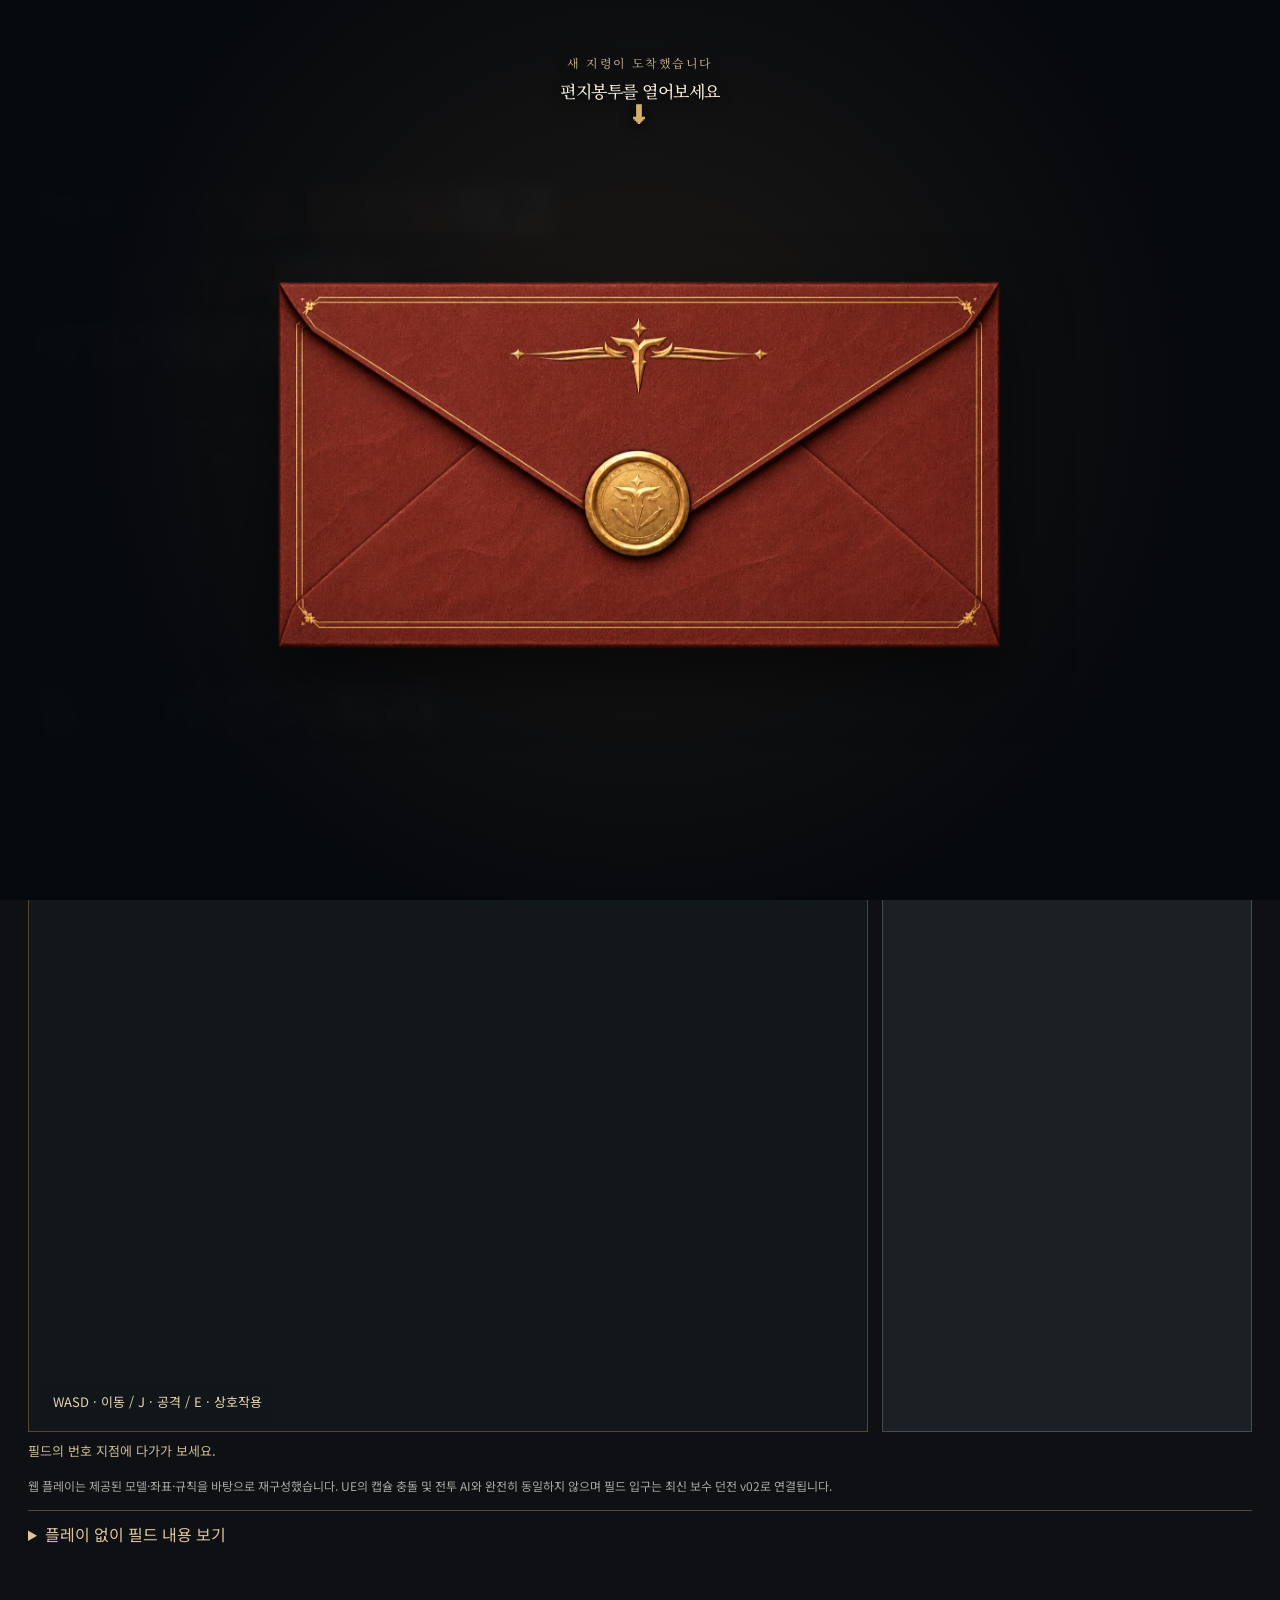
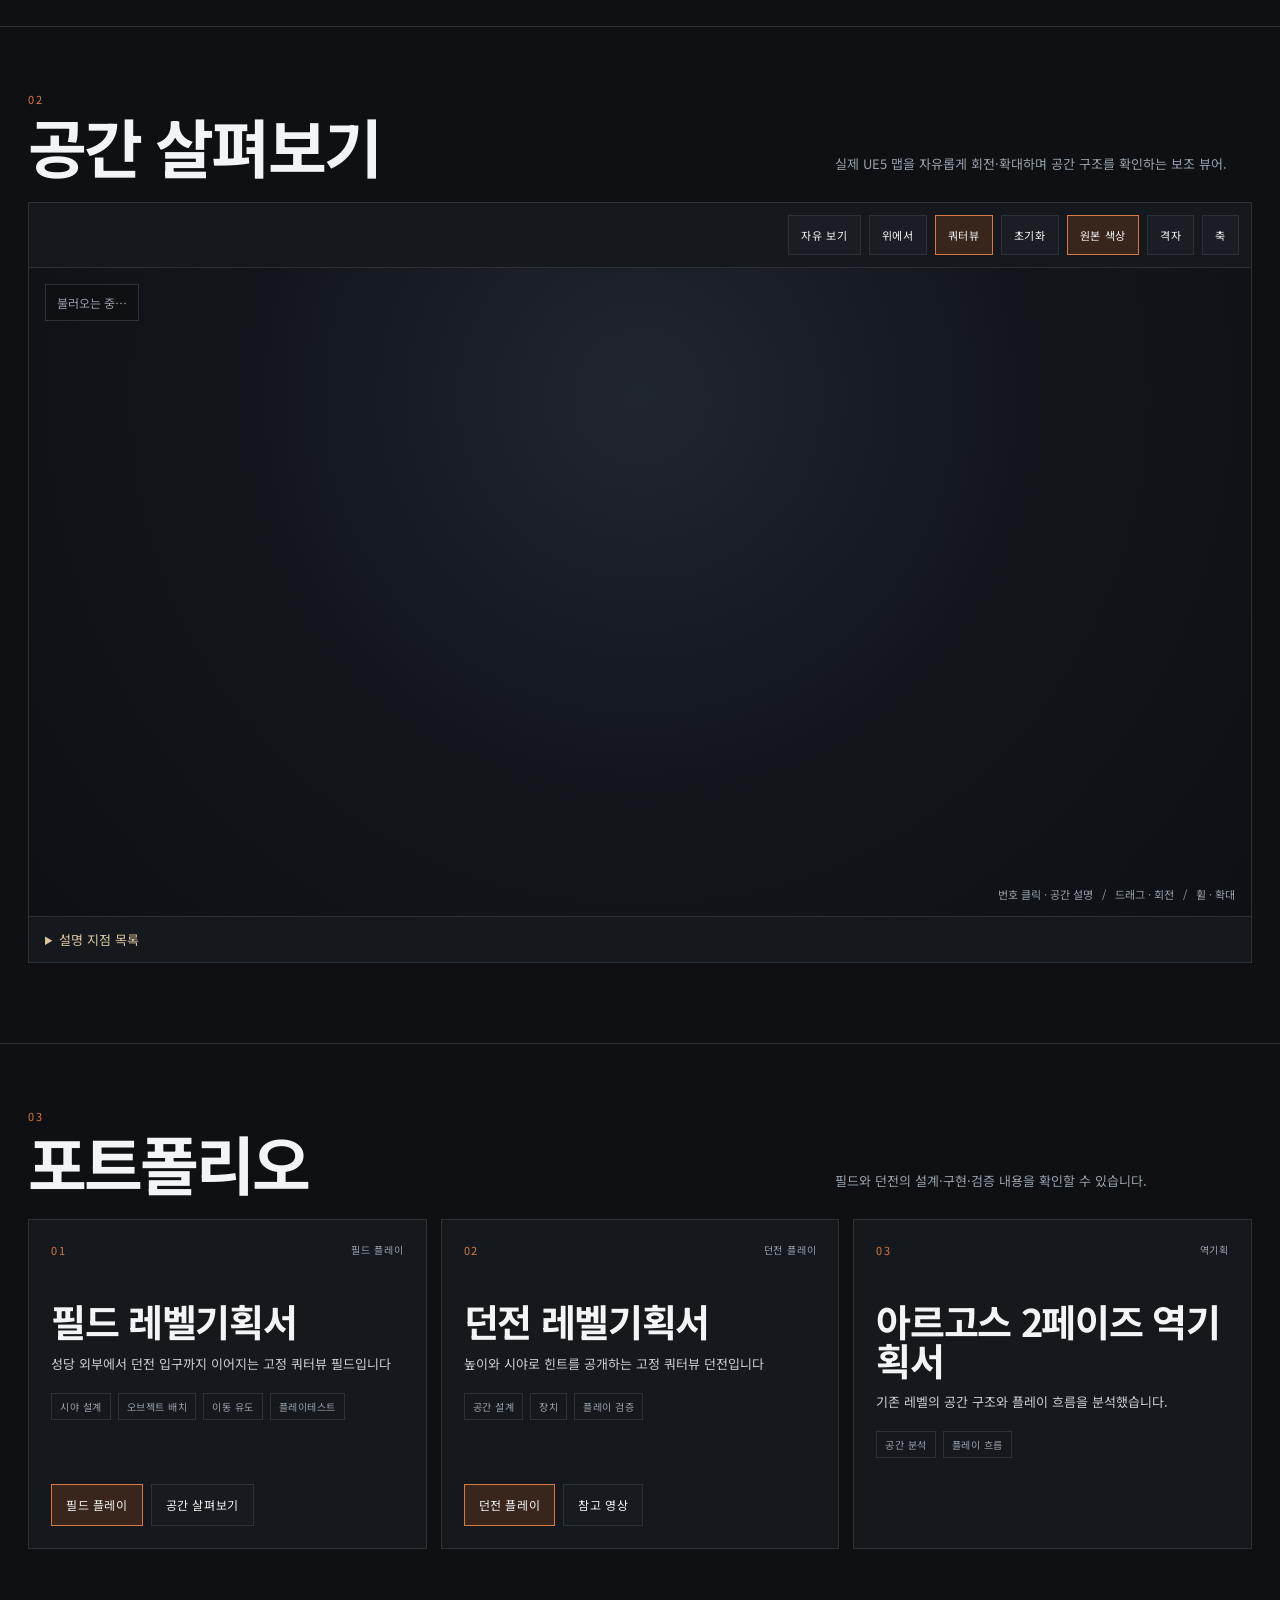
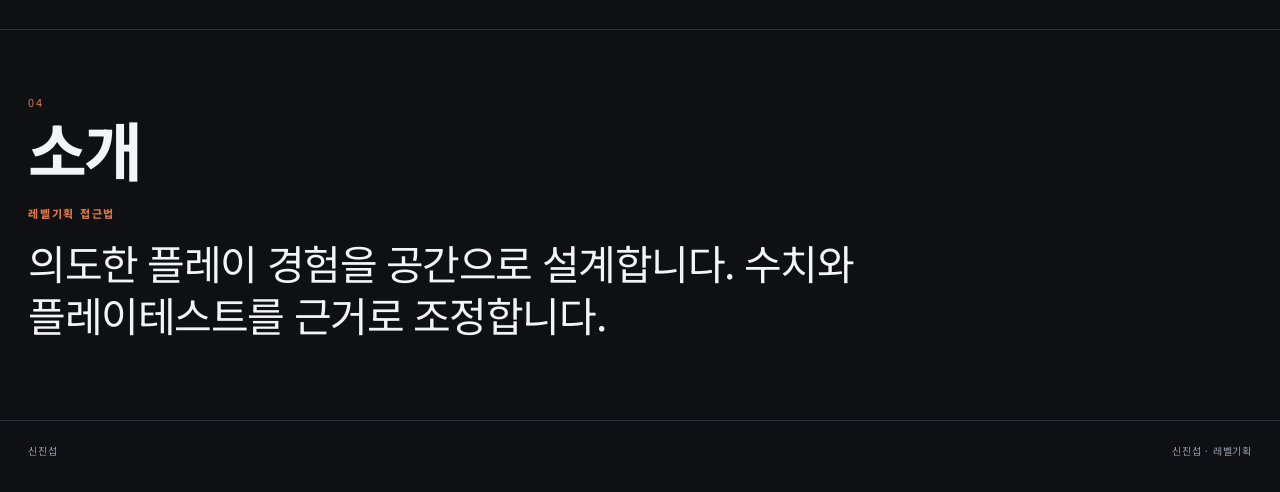
==== index.html @ 36de7ff0 "Fix pilgrim stairs and refine portfolio markers and labels" ====
<!doctype html>
<html lang="ko">
<head>
  <meta charset="utf-8">
  <meta name="viewport" content="width=device-width,initial-scale=1">
  <meta name="description" content="신진섭 레벨기획 포트폴리오">
  <title>신진섭 | 레벨기획 포트폴리오</title>
  <link rel="icon" href="data:,">
  <link rel="preload" as="image" href="./assets/images/mission-envelope.webp" fetchpriority="high">
  <link rel="preload" as="image" href="./assets/images/mission-letter-wide.webp" fetchpriority="high">
  <link rel="preconnect" href="https://fonts.googleapis.com">
  <link rel="preconnect" href="https://fonts.gstatic.com" crossorigin>
  <link href="https://fonts.googleapis.com/css2?family=Noto+Sans+KR:wght@400;500;600;700&amp;family=Noto+Serif+KR:wght@400;500;600;700&amp;display=swap" rel="stylesheet">
  <link rel="stylesheet" href="./css/style.css?v=16">
  <link rel="stylesheet" href="./css/briefing-letter.css?v=5">
  <script type="importmap">{"imports":{"three":"./vendor/three.module.js","three/addons/":"./vendor/addons/"}}</script>
</head>
<body class="mission-lock">
  <section id="mission-briefing" class="mission-briefing is-sealed" role="dialog" aria-modal="true" aria-labelledby="mission-title">
    <div class="mission-shade"></div>

    <div class="mission-stage">
      <div class="mission-prompt">
        <span>새 지령이 도착했습니다</span>
        <strong>편지봉투를 열어보세요</strong>
        <i aria-hidden="true">⬇</i>
      </div>

      <button id="mission-sealed" class="mission-sealed" type="button" aria-label="편지봉투 열기">
        <img src="./assets/images/mission-envelope.webp" width="1615" height="974" fetchpriority="high" alt="금색 인장으로 봉인된 갈색 편지봉투">
      </button>

      <article class="mission-open" aria-hidden="true">
        <img class="mission-envelope-back" src="./assets/images/mission-envelope.webp" width="1615" height="974" alt="">
        <img class="mission-paper" src="./assets/images/mission-letter-wide.webp" width="1362" height="1155" fetchpriority="high" alt="">
        <div class="mission-copy" tabindex="0" aria-label="후속 조사 지령서 본문">
          <p class="mission-eyebrow">후속 조사 지령서</p>
          <h1 id="mission-title">이름 없는 신의 성당</h1>
          <div class="mission-columns">
            <div>
              <section class="mission-section">
                <h2>발령 배경</h2>
                <p>이 성당은 기록에서 이름이 지워진 신을 섬기던 독립 교단의 거점이었습니다. 교단 소멸 뒤 성당은 봉쇄됐고, 순례자의 계단과 외벽은 붕괴했습니다.</p>
                <p>최근 토벌대가 내부 조사를 위해 임시 천막과 진입로를 조성했습니다. 선발대 진입 후 연락이 끊겨 외부 진지는 방치됐습니다.</p>
              </section>
              <section class="mission-section mission-facts">
                <h2>확인된 상황</h2>
                <ul>
                  <li>성당 진입은 정면 입구 한 곳만 확인됐습니다.</li>
                  <li>폐허 순례자의 계단과 토벌대의 임시 진입로가 남아 있습니다.</li>
                  <li>교단의 의식 시설이 내부에 남아 있을 가능성이 있습니다.</li>
                </ul>
              </section>
            </div>
            <div>
              <section class="mission-orders">
                <h2>임무</h2>
                <ol>
                  <li>선발대의 흔적과 마지막 이동 경로를 확인하십시오.</li>
                  <li>성당 내부 구조와 의식 시설을 조사하십시오.</li>
                  <li>발견한 장치와 기록을 보존하십시오.</li>
                  <li>생환 후 조사 결과를 보고하십시오.</li>
                </ol>
              </section>
              <p class="mission-caution">교단과 봉인에 관한 기록은 대부분 소실됐습니다.<br>기존 보고와 다를 경우 현장에서 직접 확인한 사실을 우선하십시오.</p>
            </div>
          </div>
        </div>
        <button id="mission-start" class="mission-start" type="button" aria-label="인장을 눌러 편지를 접고 포트폴리오 보기">
          <span class="mission-start-label">포트폴리오 보기</span>
        </button>
      </article>
    </div>
  </section>

  <button id="mission-replay" class="mission-replay" type="button" hidden>
    <span aria-hidden="true">◉</span> 지령서 다시 보기
  </button>

  <header class="site-header">
    <a class="brand" href="#top" aria-label="처음으로">
      <span class="brand-kicker">레벨기획</span>
      <span id="brand-name" class="brand-name">신진섭</span>
    </a>

    <nav class="nav" aria-label="주 메뉴">
      <a href="#play">직접 플레이</a>
      <a href="#viewer">공간 살펴보기</a>
      <a href="#portfolio">포트폴리오</a>
      <a href="#about">소개</a>
    </nav>
  </header>

  <main id="top">
    <section class="hero">
      <div class="hero-copy">
        <p id="hero-eyebrow" class="eyebrow">레벨기획 포트폴리오</p>
        <h1 id="hero-title">의도한 플레이 경험을<br>공간으로 설계합니다.</h1>
        <p id="hero-summary" class="hero-summary"></p>

        <div id="hero-actions" class="hero-actions"></div>
      </div>

      <div class="hero-meta" aria-label="포트폴리오 핵심">
        <div>
          <span class="meta-label">작업 분야</span>
          <span id="focus-text">필드 · 던전 · 역기획</span>
        </div>
        <div>
          <span class="meta-label">시점</span>
          <span>고정 쿼터뷰</span>
        </div>
      </div>
    </section>

    <section id="play" class="section play-section">
      <div class="section-head"><div><p class="section-index">01</p><h2>필드 레벨기획서</h2></div><p class="section-desc">필드의 번호 지점을 탐색하며 설계 근거를 확인하세요. 성당 입구는 던전으로 이어집니다.</p></div>
      <div class="play-toolbar"><button type="button" id="play-field">필드에서 시작</button><button type="button" id="play-dungeon">던전 바로 시작</button><button type="button" id="play-reset">처음부터</button><span id="play-hp">HP 100</span></div>
      <div class="play-layout"><div class="play-stage"><canvas id="play-canvas" tabindex="0" aria-label="플레이 가능한 필드와 던전"></canvas><div id="play-status" class="play-status">시작할 맵을 선택하세요</div><div id="play-prompt" class="play-prompt">WASD · 이동 / J · 공격 / E · 상호작용</div></div><aside class="play-aside" aria-label="가까이 다가간 지역 설명"><div id="play-information" aria-live="polite"></div></aside></div>
      <p id="play-log" role="status">필드의 번호 지점에 다가가 보세요.</p>
      <div class="play-touch" aria-label="터치 조작"><div class="play-dpad"><button type="button" data-key="w" aria-label="앞으로">▲</button><span><button type="button" data-key="a" aria-label="왼쪽">◀</button><button type="button" data-key="s" aria-label="뒤로">▼</button><button type="button" data-key="d" aria-label="오른쪽">▶</button></span></div><div><button type="button" data-key="j">공격</button><button type="button" data-key="e">상호작용</button></div></div>
      <p class="play-note">웹 플레이는 제공된 모델·좌표·규칙을 바탕으로 재구성했습니다. UE의 캡슐 충돌 및 전투 AI와 완전히 동일하지 않으며 필드 입구는 최신 보수 던전 v02로 연결됩니다.</p>
      <details class="field-notes"><summary>플레이 없이 필드 내용 보기</summary><div id="field-note-links"></div></details>
      <dialog id="field-note-dialog" class="region-dialog" aria-labelledby="field-note-title"><button type="button" id="field-note-close" aria-label="설명 닫기">×</button><h3 id="field-note-title"></h3><div id="field-note-content"></div></dialog>
    </section>

    <section id="viewer" class="section viewer-section">
      <div class="section-head">
        <div>
          <p class="section-index">02</p>
          <h2>공간 살펴보기</h2>
        </div>
        <p class="section-desc">
          실제 UE5 맵을 자유롭게 회전·확대하며 공간 구조를 확인하는 보조 뷰어.
        </p>
      </div>

      <div class="viewer-shell">
        <div class="viewer-toolbar">
          <div id="model-switcher" class="control-row" aria-label="모델 선택"></div>

          <div class="toolbar-right">
            <div class="control-row">
              <button type="button" data-view="free">자유 보기</button>
              <button type="button" data-view="top">위에서</button>
              <button type="button" data-view="quarter" class="active">쿼터뷰</button>
              <button type="button" data-view="reset">초기화</button>
            </div>

            <div class="control-row">
              <button type="button" id="restore-colors" class="active">원본 색상</button>
              <button type="button" id="toggle-grid">격자</button>
              <button type="button" id="toggle-axis">축</button>
            </div>
          </div>
        </div>

        <div id="viewer-stage" class="viewer-stage">
          <canvas id="viewer-canvas" aria-label="회전 가능한 3차원 레벨 뷰어. 번호를 누르면 공간 설명이 열립니다"></canvas>
          <div id="viewer-status" class="viewer-status" role="status" aria-live="polite">불러오는 중…</div>
          <div class="viewer-help">
            번호 클릭 · 공간 설명 &nbsp; / &nbsp; 드래그 · 회전 &nbsp; / &nbsp; 휠 · 확대
          </div>
        </div>
        <details class="viewer-notes"><summary>설명 지점 목록</summary><div id="viewer-note-links"></div></details>

      </div>
      <dialog id="viewer-note-dialog" class="viewer-note-dialog" aria-labelledby="viewer-note-title">
        <button type="button" id="viewer-note-close" aria-label="공간 설명 닫기">×</button>
        <p id="viewer-note-source">레벨기획 포트폴리오</p>
        <h3 id="viewer-note-title"></h3>
        <div id="viewer-note-content"></div>
      </dialog>
    </section>

    <section id="portfolio" class="section">
      <div class="section-head">
        <div>
          <p class="section-index">03</p>
          <h2>포트폴리오</h2>
        </div>
        <p class="section-desc">
          필드와 던전의 설계·구현·검증 내용을 확인할 수 있습니다.
        </p>
      </div>

      <div id="portfolio-grid" class="portfolio-grid"></div>
    </section>

    <section id="about" class="section about-section">
      <div class="section-head">
        <div>
          <p class="section-index">04</p>
          <h2>소개</h2>
        </div>
      </div>

      <div class="about-grid">
        <div>
          <p class="about-kicker">레벨기획 접근법</p>
          <p id="about-summary" class="about-summary"></p>
        </div>

        <div id="about-links" class="about-links"></div>
      </div>
    </section>
  </main>

  <footer class="footer">
    <span id="footer-name">레벨기획 포트폴리오</span>
    <span>신진섭 · 레벨기획</span>
  </footer>

  <script src="./js/mission-briefing.js?v=7"></script>
  <script type="module" src="./js/app.js?v=15"></script>
</body>
</html>
---- css/style.css ----
:root{
  color-scheme:dark;
  --bg:#0e1013;
  --panel:#15191e;
  --panel-2:#111419;
  --line:#2b3139;
  --text:#f2f4f7;
  --muted:#97a1ad;
  --soft:#c9ced6;
  --accent:#d97843;
  --accent-soft:#38251b;
  --max:1440px;
}
*{box-sizing:border-box}
html{scroll-behavior:smooth}
body{
  margin:0;
  background:var(--bg);
  color:var(--text);
  font-family:Inter,Pretendard,"Noto Sans KR",system-ui,-apple-system,BlinkMacSystemFont,"Segoe UI",sans-serif;
}
a{color:inherit;text-decoration:none}
button,a{touch-action:manipulation}
button:focus-visible,a:focus-visible{outline:2px solid var(--accent);outline-offset:3px}
body.mission-lock{overflow:hidden}

.mission-briefing{
  position:fixed;
  inset:0;
  z-index:1000;
  display:grid;
  place-items:center;
  overflow:hidden;
  color:#2d2118;
  isolation:isolate;
}
.mission-briefing[hidden]{display:none}
.mission-shade{
  position:absolute;
  inset:0;
  z-index:-1;
  background:radial-gradient(circle at 50% 44%,rgba(55,45,35,.5),rgba(6,9,13,.96) 68%),rgba(4,7,10,.9);
  backdrop-filter:blur(8px) saturate(.68);
  animation:mission-shade-in .35s ease both;
}
.mission-stage{position:relative;width:min(94vw,960px);height:min(94vh,880px);display:grid;place-items:center}
.mission-prompt{
  position:absolute;
  top:clamp(15%,20vh,22%);
  z-index:3;
  display:flex;
  flex-direction:column;
  align-items:center;
  color:#f4ead9;
  text-align:center;
  text-shadow:0 2px 12px #000;
  transition:opacity .18s ease,transform .18s ease;
}
.mission-prompt span{color:#c9b99d;font-size:clamp(13px,1.2vw,16px);letter-spacing:.16em}
.mission-prompt strong{margin-top:7px;font-size:clamp(20px,2.3vw,29px);font-weight:700;letter-spacing:-.03em}
.mission-prompt i{margin-top:2px;color:#d5af69;font-family:Arial,sans-serif;font-size:38px;font-style:normal;font-weight:900;line-height:.85;animation:mission-nudge 1.1s ease-in-out infinite}
.mission-sealed{
  position:absolute;
  z-index:2;
  width:min(82vw,820px);
  padding:0;
  border:0;
  background:none;
  cursor:pointer;
  filter:drop-shadow(0 25px 32px rgba(0,0,0,.58));
  animation:mission-sealed-in .55s cubic-bezier(.2,.8,.2,1) both;
}
.mission-sealed img{display:block;width:100%;height:auto;transition:transform .25s ease,filter .25s ease,opacity .22s ease}
.mission-sealed:hover img,.mission-sealed:focus-visible img{transform:translateY(-4px) scale(1.012);filter:brightness(1.08)}
.mission-sealed:focus-visible{outline:0}
.mission-open{
  position:absolute;
  width:min(82vw,610px);
  height:min(92vh,850px);
  display:grid;
  place-items:center;
  opacity:0;
  pointer-events:none;
  filter:drop-shadow(0 28px 38px rgba(0,0,0,.66));
  clip-path:inset(48% 0 48% 0 round 4px);
  transform:scale(.88);
}
.mission-open>img{position:absolute;inset:0;width:100%;height:100%;object-fit:contain}
.mission-copy{position:relative;z-index:1;width:62%;max-height:82%;box-sizing:border-box;margin-top:1%;padding-top:12px;color:#24170f;font-family:"Noto Sans KR","Malgun Gothic",sans-serif;font-weight:500;text-align:left;opacity:0;transform:translateY(9px);word-break:keep-all}
.mission-eyebrow{display:table;margin:0 auto 6px;padding:2px 10px 3px;border:0;background:none;color:#3f2116;font-family:"Noto Sans KR","Malgun Gothic",sans-serif;font-size:clamp(13px,1.45vh,15px);font-weight:700;line-height:1.25;letter-spacing:.14em;text-align:center}
.mission-copy h1{margin:0;color:#362217;font-family:"Song Myung","Noto Serif KR","Batang",serif;font-size:clamp(28px,3.8vh,38px);font-weight:400;line-height:1.25;letter-spacing:-.035em;text-align:center}
.mission-rule{display:block;width:54px;height:1px;margin:clamp(8px,1.2vh,13px) auto;background:#a16a3c;box-shadow:15px 0 0 -.25px #a16a3c,-15px 0 0 -.25px #a16a3c}
.mission-section{margin:0 0 clamp(6px,.9vh,9px)}
.mission-section h2,.mission-orders h2{margin:0 0 5px;color:#472619;font-family:"Noto Sans KR","Malgun Gothic",sans-serif;font-size:clamp(16px,1.95vh,19px);font-weight:700;line-height:1.35;letter-spacing:.035em}
.mission-section p{margin:0 0 4px;font-size:clamp(13px,1.65vh,15px);line-height:1.55}
.mission-section p:last-child{margin-bottom:0}
.mission-facts ul{margin:0;padding-left:1.25em;font-size:clamp(12.5px,1.55vh,14.5px);line-height:1.5}
.mission-facts li::marker{color:#8c5130}
.mission-orders{margin:clamp(7px,1vh,10px) 0 0;padding:clamp(7px,1vh,10px) 0;border-top:1px solid rgba(118,75,43,.4);border-bottom:1px solid rgba(118,75,43,.4)}
.mission-orders ol{margin:0;padding-left:1.45em;font-size:clamp(12.5px,1.55vh,14.5px);line-height:1.5}
.mission-caution{margin:clamp(6px,.9vh,9px) 0 0;color:#40291d;font-size:clamp(11.5px,1.4vh,13px);font-weight:600;line-height:1.45;text-align:center}
.mission-start{display:flex;align-items:center;justify-content:center;gap:13px;width:fit-content;max-width:100%;min-height:64px;margin:clamp(8px,1.3vh,13px) auto 0;padding:3px 6px;border:0;background:none;color:#4c291c;font-family:"Noto Sans KR","Malgun Gothic",sans-serif;font-size:14px;font-weight:700;cursor:pointer}
.mission-wax-seal{position:relative;display:grid;place-items:center;flex:0 0 58px;width:58px;height:58px;border-radius:46% 53% 45% 51% / 51% 44% 54% 46%;background:radial-gradient(ellipse at 30% 20%,#bf6254 0,transparent 42%),radial-gradient(ellipse at 65% 75%,#672721,#a34839 72%);box-shadow:inset 1px 2px 2px #d78b6c,inset -2px -3px 3px #632b25,1px 4px 3px #48231455;transform:rotate(-9deg);transition:transform .18s ease,box-shadow .18s ease}
.mission-wax-seal::before{content:"";position:absolute;inset:9px;border-radius:50%;border:1px solid #642b24;box-shadow:0 1px 0 #d18366,inset 0 1px 2px #56211e88}
.mission-wax-seal span{font-family:Georgia,serif;font-size:27px;font-weight:400;color:#652c25;text-shadow:0 1px 0 #d68a6c;line-height:1}
.mission-start-label{line-height:1.6;text-align:left;word-break:keep-all}
.mission-click{display:inline-block;font-size:12px;font-weight:500;color:#6a4430}
.mission-start:hover .mission-wax-seal,.mission-start:focus-visible .mission-wax-seal{transform:translateY(-3px) rotate(-5deg);box-shadow:inset 1px 2px 2px #d78b6c,inset -2px -3px 3px #632b25,2px 7px 5px #48231466}
.mission-start:hover .mission-start-label{text-decoration:underline;text-underline-offset:4px;text-decoration-color:#946547}
.mission-start:focus-visible{outline:2px solid #673d29;outline-offset:4px;border-radius:6px}
.mission-briefing.is-opening .mission-prompt,.mission-briefing.is-opened .mission-prompt{opacity:0;transform:translateY(-10px);pointer-events:none}
.mission-briefing.is-opening .mission-sealed,.mission-briefing.is-opened .mission-sealed{animation:mission-seal-break .18s ease both;pointer-events:none}
.mission-briefing.is-opening .mission-open,.mission-briefing.is-opened .mission-open{animation:mission-unroll .32s cubic-bezier(.24,.83,.32,1) both}
.mission-briefing.is-opened .mission-open{opacity:1;clip-path:inset(0);transform:scale(1);pointer-events:auto}
.mission-briefing.is-opening .mission-copy,.mission-briefing.is-opened .mission-copy{animation:mission-copy-in .18s .08s ease both}
.mission-replay{position:fixed;right:18px;bottom:18px;z-index:100;display:flex;align-items:center;gap:7px;min-height:40px;padding:8px 12px;border:1px solid #53483d;border-radius:4px;background:rgba(18,21,25,.94);color:#dbb783;box-shadow:0 5px 18px rgba(0,0,0,.3);font:inherit;font-size:13px;font-weight:650;cursor:pointer}
.mission-replay[hidden]{display:none}
.mission-replay:hover,.mission-replay:focus-visible{border-color:var(--accent);color:#f0c28d}
@keyframes mission-shade-in{from{opacity:0}}
@keyframes mission-sealed-in{from{opacity:0;transform:translateY(22px) scale(.92)}}
@keyframes mission-nudge{0%,100%{transform:translateY(0)}50%{transform:translateY(7px)}}
@keyframes mission-seal-break{to{opacity:0;transform:scale(1.08);filter:brightness(1.3) blur(4px)}}
@keyframes mission-unroll{0%{opacity:0;clip-path:inset(48% 0 48% 0 round 4px);transform:scale(.88)}22%{opacity:1}100%{opacity:1;clip-path:inset(0);transform:scale(1)}}
@keyframes mission-copy-in{to{opacity:1;transform:translateY(0)}}

.site-header{
  position:sticky;
  top:0;
  z-index:20;
  max-width:var(--max);
  margin:0 auto;
  min-height:70px;
  padding:0 28px;
  display:flex;
  align-items:center;
  justify-content:space-between;
  gap:20px;
  border-bottom:1px solid rgba(43,49,57,.88);
  background:rgba(14,16,19,.92);
  backdrop-filter:blur(14px);
}
.brand{display:flex;align-items:baseline;gap:10px}
.brand-kicker{font-size:10px;letter-spacing:.18em;color:var(--muted)}
.brand-name{font-size:13px;font-weight:800;letter-spacing:.05em}
.nav{display:flex;gap:22px;flex-wrap:wrap}
.nav a{font-size:11px;letter-spacing:.12em;color:var(--muted)}
.nav a:hover{color:var(--text)}

main{max-width:var(--max);margin:0 auto}
.hero{
  min-height:430px;
  padding:74px 28px 42px;
  display:grid;
  grid-template-columns:minmax(0,1fr) minmax(220px,.34fr);
  gap:46px;
  border-bottom:1px solid var(--line);
}
.eyebrow,.about-kicker{
  margin:0 0 15px;
  color:var(--accent);
  font-size:11px;
  letter-spacing:.16em;
  font-weight:800;
}
.hero h1{
  margin:0;
  max-width:940px;
  font-size:clamp(28px,4.5vw,64px);
  line-height:1.16;
  letter-spacing:-.055em;
  font-weight:850;
  word-break:keep-all;
}
.hero h1 .hero-emphasis{color:var(--accent)}
.hero h1 .hero-phrase{white-space:nowrap}
.hero-summary{
  max-width:760px;
  margin:28px 0 0;
  color:var(--soft);
  font-size:clamp(16px,2vw,22px);
  line-height:1.65;
  white-space:pre-line;
  word-break:keep-all;
}
.hero-actions{display:flex;flex-wrap:wrap;gap:10px;margin-top:28px}
.link-button,.project-link{
  display:inline-flex;
  min-height:42px;
  align-items:center;
  justify-content:center;
  padding:0 14px;
  border:1px solid var(--line);
  background:#171b20;
  color:var(--text);
  font-size:12px;
  letter-spacing:.05em;
}
.link-button.primary,.project-link.primary{
  border-color:var(--accent);
  background:var(--accent-soft);
}
.link-button:hover,.project-link:hover{border-color:#59616d}
.hero-meta{
  align-self:end;
  display:grid;
  gap:22px;
  padding-left:22px;
  border-left:1px solid var(--line);
}
.hero-meta div{display:grid;gap:7px}
.meta-label{font-size:10px;letter-spacing:.14em;color:var(--muted)}
.hero-meta span:last-child{font-size:12px;line-height:1.6}

.section{
  padding:64px 28px 80px;
  border-bottom:1px solid var(--line);
}
.section-head{
  display:grid;
  grid-template-columns:minmax(260px,.65fr) minmax(260px,.35fr);
  gap:32px;
  align-items:end;
  margin-bottom:26px;
}
.section-index{margin:0 0 8px;font-size:11px;color:var(--accent);letter-spacing:.16em}
.section h2{margin:0;font-size:clamp(32px,5vw,64px);line-height:.95;letter-spacing:-.045em}
.section-desc{margin:0;color:var(--muted);font-size:13px;line-height:1.75}

.viewer-shell{border:1px solid var(--line);background:var(--panel)}
.viewer-toolbar{
  display:flex;
  justify-content:space-between;
  gap:14px;
  padding:12px;
  border-bottom:1px solid var(--line);
}
.toolbar-right{display:flex;gap:8px;flex-wrap:wrap;justify-content:flex-end}
.control-row{display:flex;gap:8px;flex-wrap:wrap}
.control-row button{
  min-height:40px;
  padding:0 12px;
  border:1px solid var(--line);
  background:#1a1e24;
  color:var(--text);
  font:inherit;
  font-size:11px;
  letter-spacing:.06em;
  cursor:pointer;
}
.control-row button:hover{border-color:#59616d}
.control-row button.active{
  border-color:var(--accent);
  background:var(--accent-soft);
}
.control-row button:disabled{
  opacity:.38;
  cursor:not-allowed;
}
.viewer-stage{
  position:relative;
  min-height:600px;
  background:radial-gradient(circle at 50% 20%,#202630 0%,#12161c 48%,#0d1014 100%);
}
#viewer-canvas{
  display:block;
  width:100%;
  height:72vh;
  min-height:600px;
  max-height:900px;
}
.viewer-status{
  position:absolute;
  left:16px;
  top:16px;
  padding:9px 11px;
  border:1px solid var(--line);
  background:rgba(14,16,19,.9);
  color:var(--muted);
  font-size:12px;
}
.viewer-status.error{color:#ffd1bd;border-color:#7d422f}
.viewer-help{
  position:absolute;
  right:16px;
  bottom:14px;
  color:var(--muted);
  font-size:11px;
}
.viewer-note{
  display:flex;
  gap:10px;
  padding:12px 14px;
  border-top:1px solid var(--line);
  color:var(--muted);
  font-size:12px;
}
.viewer-note strong{color:var(--text);white-space:nowrap}

.portfolio-grid{
  display:grid;
  grid-template-columns:repeat(3,minmax(0,1fr));
  gap:14px;
}
.project-card{
  min-width:0;
  min-height:330px;
  padding:22px;
  border:1px solid var(--line);
  background:var(--panel);
  display:flex;
  flex-direction:column;
}
.project-card:hover{border-color:#4b535e}
.project-top{
  display:flex;
  justify-content:space-between;
  gap:16px;
  margin-bottom:44px;
}
.project-index{color:var(--accent);font-size:11px;letter-spacing:.14em}
.project-status{
  color:var(--muted);
  font-size:10px;
  letter-spacing:.08em;
  text-transform:uppercase;
  text-align:right;
}
.project-card h3{
  margin:0;
  font-size:clamp(24px,3vw,38px);
  line-height:1.02;
  letter-spacing:-.035em;
}
.project-role{
  margin:12px 0 0;
  color:var(--soft);
  font-size:13px;
  line-height:1.7;
}
.project-tags{
  display:flex;
  flex-wrap:wrap;
  gap:7px;
  margin:18px 0 0;
}
.project-tag{
  padding:5px 8px;
  border:1px solid var(--line);
  color:var(--muted);
  font-size:10px;
  letter-spacing:.05em;
}
.project-actions{
  display:flex;
  gap:8px;
  flex-wrap:wrap;
  margin-top:auto;
  padding-top:28px;
}
.project-link.disabled{
  opacity:.38;
  pointer-events:none;
}

.about-grid{
  display:grid;
  grid-template-columns:minmax(0,1fr) minmax(260px,.35fr);
  gap:56px;
}
.about-summary{
  margin:0;
  max-width:850px;
  font-size:clamp(22px,3.2vw,46px);
  line-height:1.28;
  letter-spacing:-.035em;
}
.about-links{
  display:grid;
  align-content:end;
  gap:8px;
}
.about-links a{
  min-height:44px;
  display:flex;
  align-items:center;
  justify-content:space-between;
  padding:0 12px;
  border-bottom:1px solid var(--line);
  color:var(--soft);
  font-size:12px;
}
.about-links a:hover{color:var(--text);border-color:var(--accent)}

.footer{
  max-width:var(--max);
  margin:0 auto;
  padding:22px 28px 34px;
  display:flex;
  justify-content:space-between;
  gap:20px;
  color:var(--muted);
  font-size:10px;
  letter-spacing:.08em;
}

@media(max-width:980px){
  .hero{grid-template-columns:1fr}
  .hero-meta{padding-left:0;padding-top:20px;border-left:0;border-top:1px solid var(--line)}
  .section-head,.about-grid{grid-template-columns:1fr}
  .portfolio-grid{grid-template-columns:1fr}
  .project-card{min-height:260px}
  .viewer-toolbar{flex-direction:column}
  .toolbar-right{justify-content:flex-start}
}
@media(max-width:640px){
  .site-header{padding:0 16px;align-items:flex-start;flex-direction:column;justify-content:center;min-height:88px}
  .nav{gap:16px}
  .hero,.section{padding-left:16px;padding-right:16px}
  .hero{padding-top:46px}
  .hero h1{font-size:clamp(24px,7vw,40px)}
  #viewer-canvas{height:62vh;min-height:460px}
  .viewer-help{left:14px;right:14px}
  .viewer-note{flex-direction:column}
  .footer{padding-left:16px;padding-right:16px;flex-direction:column}
  .mission-stage{width:100vw;height:100svh}
  .mission-prompt{top:18%}
  .mission-sealed{width:94vw}
  .mission-open{width:min(96vw,520px);height:min(86svh,760px)}
  .mission-copy{width:63%;max-height:80%;overflow-y:auto;scrollbar-width:thin;scrollbar-color:rgba(102,58,34,.45) transparent}
  .mission-section p{font-size:clamp(11.5px,2.7vw,13px);line-height:1.5}
  .mission-facts ul,.mission-orders ol{font-size:clamp(11px,2.55vw,12.5px)}
  .mission-caution br{display:none}
  .mission-replay{right:12px;bottom:12px}
}
@media(max-height:720px) and (min-width:641px){
  .mission-open{height:94vh;width:min(62vw,490px)}
  .mission-copy{width:62%;max-height:82%;overflow-y:auto;scrollbar-width:thin;scrollbar-color:rgba(102,58,34,.45) transparent}
  .mission-section p{font-size:12.5px;line-height:1.45}
  .mission-facts ul,.mission-orders ol{font-size:12px;line-height:1.45}
  .mission-orders{margin-top:9px;padding-top:8px;padding-bottom:8px}
  .mission-start{margin-top:10px}
}
@media(prefers-reduced-motion:reduce){
  .mission-briefing *{animation-duration:.01ms!important;animation-iteration-count:1!important;transition-duration:.01ms!important}
}

/* Keep the reading area and seal inside the illustrated sheet at every size. */
.mission-open{width:min(94vw,calc(92svh * .6827),650px);height:auto;aspect-ratio:1136 / 1664;}
.mission-copy{position:absolute;top:15%;width:64%;height:64%;max-height:none;margin:0;padding:0 3px;overflow-y:auto;overscroll-behavior:contain;scrollbar-width:thin;scrollbar-color:#946d424d transparent;}
.mission-start{position:absolute;bottom:10.5%;margin:0;}
.mission-start:focus-visible{outline:0;}
.mission-start:focus-visible .mission-wax-seal{outline:2px solid #673d29;outline-offset:4px;}
.mission-start:focus-visible .mission-start-label{text-decoration:underline;text-underline-offset:4px;}
@media(max-width:600px){
 .mission-copy{top:15%;height:57%;}
 .mission-start{bottom:10%;gap:9px;font-size:12px;}
 .mission-wax-seal{width:48px;height:48px;flex-basis:48px;}
 .mission-click{font-size:11px;}
}
.play-section{scroll-margin-top:85px}
.play-toolbar{display:flex;flex-wrap:wrap;gap:10px;align-items:center;margin:0 0 12px}
.play-toolbar button,.play-regions button{border:1px solid #70634f;background:#20242a;color:#e9d3ad;padding:10px 14px;cursor:pointer;font:inherit;border-radius:4px}
.play-toolbar button:hover,.play-regions button:hover{background:#42382e}
#play-hp{margin-left:auto;color:#e4b575;font-weight:700}
.play-layout{display:grid;grid-template-columns:minmax(0,1fr) minmax(300px,370px);gap:14px}
.play-stage{height:clamp(360px,55vw,610px);background:#101419;position:relative;overflow:hidden;border:1px solid #544633}
#play-canvas{display:block;width:100%;height:100%;outline:none}
.play-status,.play-prompt{position:absolute;pointer-events:none;background:#12171bdc;color:#e8d3ad;padding:8px 12px;left:12px;border-radius:3px;font-size:13px}
.play-status{top:12px}.play-status[hidden]{display:none}.play-prompt{bottom:12px}
.play-aside{min-width:0;background:#1b2025;border:1px solid #464c51;padding:18px;color:#d4d2ca;line-height:1.6;display:flex;flex-direction:column;gap:15px}
.play-aside h3{color:#f1c887;margin:0 0 6px;font-size:19px}.play-aside p{margin:0;font-size:14px}
.play-regions{display:flex;flex-wrap:wrap;gap:7px}.play-regions button{font-size:12px;padding:7px 9px}
#play-log{border-top:1px solid #45403a;padding-top:12px;margin-top:auto!important;color:#ecd8ab}
.play-note{font-size:12px;line-height:1.7;color:#a8a8a4;margin:13px 0 0}
@media(max-width:760px){.play-layout{grid-template-columns:1fr}.play-stage{height:clamp(340px,95vw,520px)}}
.play-touch{display:none;justify-content:space-between;align-items:flex-end;gap:16px;padding:16px 0;touch-action:none}
.play-touch button{border:1px solid #9c7745;background:#242a31;color:#f3d4a1;min-width:52px;min-height:52px;border-radius:9px;font:inherit;font-weight:700;touch-action:none}
.play-touch>div:last-child{display:flex;gap:10px}.play-dpad{text-align:center}.play-dpad span{display:flex;gap:5px;margin-top:4px}
@media(hover:none),(pointer:coarse){.play-touch{display:flex}}
.region-dialog{width:min(540px,calc(100vw - 30px));border:1px solid #a47b48;background:#242522;color:#e9e0cf;padding:30px;box-shadow:0 20px 90px #000a;line-height:1.7}
.region-dialog::backdrop{background:#05080bc4}.region-dialog h3{color:#f1c887;margin:0 30px 10px 0}.region-dialog p{margin:0 0 12px}.region-dialog img{width:100%;max-height:350px;object-fit:contain}.region-dialog #region-close{position:absolute;right:12px;top:9px;background:none;border:0;color:#e9d3ad;font-size:28px;cursor:pointer}

/* Field notes appear only after a numbered location is reached. */
.play-aside{min-height:280px;max-height:clamp(360px,55vw,610px);overflow-y:auto}
.play-aside #play-information:empty{display:none}
.play-aside #play-information p{margin:0 0 12px;line-height:1.75}
.play-aside #play-information,.region-dialog #field-note-content{word-break:keep-all;overflow-wrap:anywhere}
.play-aside #play-information mark,.region-dialog #field-note-content mark{color:inherit;font-weight:750;background:linear-gradient(transparent 54%,#929d8b94 54%,#929d8b94 91%,transparent 91%);padding:0 .03em;box-decoration-break:clone;-webkit-box-decoration-break:clone}
.play-aside #play-information p{font-size:13.5px}
.region-dialog{max-width:calc(100vw - 30px)}
.region-dialog #field-note-content p{margin:0 0 11px;font-size:14px;line-height:1.7}
#play-log{margin:9px 0 0!important;border:0;padding:0;color:#cbb991;font-size:13px;min-height:22px}
@media(max-width:760px){.play-aside{min-height:130px;max-height:380px}}
.field-notes{margin-top:14px;border-top:1px solid #504538;padding-top:11px;color:#dbc49e}
.field-notes summary{cursor:pointer;width:max-content;max-width:100%}
.field-notes #field-note-links{display:flex;flex-wrap:wrap;gap:8px;margin-top:12px}
.field-notes button{border:1px solid #70634f;background:#20242a;color:#e9d3ad;padding:8px 12px;border-radius:4px;cursor:pointer;font:inherit}
.viewer-notes{padding:13px 16px;border-top:1px solid var(--line);color:#dbc49e}
.viewer-notes summary{width:max-content;max-width:100%;cursor:pointer;font-size:13px}
#viewer-note-links{display:flex;flex-wrap:wrap;gap:8px;margin-top:12px}
#viewer-note-links .viewer-note-group{display:flex;flex-wrap:wrap;align-items:center;gap:8px;width:100%}
#viewer-note-links .viewer-note-group h4{width:100%;margin:5px 0 0;font-size:13px;font-weight:600}
#viewer-note-links button{border:1px solid #70634f;background:#20242a;color:#e9d3ad;border-radius:4px;padding:8px 12px;cursor:pointer;font:inherit;font-size:12px}
#viewer-note-links button:hover{background:#42382e}
.viewer-note-dialog{width:min(660px,calc(100vw - 28px));max-height:min(78vh,720px);overflow-y:auto;border:1px solid #b18c5e;border-radius:6px;padding:clamp(20px,4vw,36px);background:#242522;color:#f4eee1;box-shadow:0 28px 100px #000b;word-break:keep-all;overflow-wrap:anywhere}
.viewer-note-dialog::backdrop{background:#05080bd6;backdrop-filter:blur(3px)}
.viewer-note-dialog #viewer-note-source{margin:0 32px 8px 0;color:#d4a96d;font-size:12px;letter-spacing:.06em}
.viewer-note-dialog h3{margin:0 32px 22px 0;font-size:clamp(20px,4vw,30px);line-height:1.35;color:#f6d99f}
.viewer-note-dialog #viewer-note-content p{margin:0 0 16px;font-size:clamp(15px,2.6vw,18px);line-height:1.7}
.viewer-note-dialog #viewer-note-content mark{color:inherit;font-weight:750;background:linear-gradient(transparent 54%,#929d8b94 54%,#929d8b94 91%,transparent 91%);padding:0 .03em;box-decoration-break:clone;-webkit-box-decoration-break:clone}
.viewer-note-dialog #viewer-note-close{position:absolute;right:12px;top:10px;border:0;background:transparent;color:#f4eee1;font-size:32px;line-height:1;cursor:pointer}
---- css/briefing-letter.css ----
/* Paper and envelope remain separate so the seal can be an accessible button. */
.mission-stage{width:100vw;height:100svh}
.mission-prompt{top:max(6%,env(safe-area-inset-top));gap:0}
.mission-prompt span{font-family:"Noto Serif KR",serif;font-size:12px;letter-spacing:.12em}
.mission-prompt strong{font-family:"Noto Serif KR",serif;font-size:17px;font-weight:500}
.mission-prompt i{font-size:25px}
.mission-sealed{
  top:50%;width:min(90vw,740px,calc(65svh * 1615 / 974));
  height:auto;aspect-ratio:1615 / 974;
  transform:translateY(-45%);
  animation:envelope-arrive .45s ease both;
}
.mission-sealed img{width:100%;height:100%;object-fit:contain}
.mission-open{
  top:50%;width:min(96vw,900px,calc(88svh * 1362 / 1155));
  height:auto;aspect-ratio:1362 / 1155;
  clip-path:none;transform:translateY(-50%) scale(.96);
  filter:drop-shadow(0 25px 28px #0009);
}
.mission-open>.mission-paper{
  position:absolute;inset:0;width:100%;height:100%;object-fit:fill;z-index:1;
}
.mission-open>.mission-envelope-back{
  position:absolute;width:116%;height:auto;left:-8%;top:13%;z-index:0;
  object-fit:contain;filter:brightness(.87);
}
.mission-copy{
  position:absolute;top:31%;left:9%;z-index:2;
  width:79%;height:52%;max-height:none;
  margin:0;padding:0 3px 3px;
  overflow-y:auto;overscroll-behavior:contain;
  scrollbar-width:thin;scrollbar-color:#9d7b5166 transparent;
  color:#493327;font-family:"Noto Serif KR","Batang",serif;
  font-size:clamp(13px,1.6svh,16px);font-weight:500;line-height:1.62;
  word-break:keep-all;text-align:left;
}
.mission-eyebrow{
  display:block;margin:0 0 5px;padding:0;color:#3b2a20;
  font-family:inherit;font-size:1.02em;font-weight:700;letter-spacing:0;text-align:left;
}
.mission-copy h1{
  margin:0 0 9px;color:#4b3024;font-family:inherit;
  font-size:clamp(17px,2.1svh,21px);font-weight:600;
  letter-spacing:-.04em;line-height:1.35;text-align:left;
}
.mission-columns{display:grid;grid-template-columns:minmax(0,1fr) minmax(0,1fr);gap:22px;align-items:start}
.mission-copy .mission-section{margin:0 0 13px}
.mission-copy .mission-section h2,.mission-copy .mission-orders h2{margin:0 0 5px;font-family:inherit;font-size:14px;line-height:1.4}
.mission-copy .mission-section p{margin:0 0 7px;font-size:13px;line-height:1.58}
.mission-copy .mission-facts ul,.mission-copy .mission-orders ol{font-size:13px;line-height:1.58}
.mission-copy .mission-facts li,.mission-copy .mission-orders li{margin:0 0 5px}
.mission-copy .mission-orders{margin:0;padding:0 0 12px;border-top:0}
.mission-copy .mission-caution{margin:12px 0 0;font-size:12px;line-height:1.6;text-align:left}
.mission-start{
  position:absolute;z-index:3;right:3.2%;bottom:17.3%;
  width:12%;height:12%;min-height:0;margin:0;padding:0;
  border:0;border-radius:50%;background:transparent;cursor:pointer;
}
.mission-start-label{
  position:absolute;right:130%;top:50%;transform:translateY(-50%);
  color:#604532;font-family:"Noto Serif KR",serif;
  font-size:clamp(10px,1.4svh,13px);font-weight:700;
  line-height:1.3;white-space:nowrap;text-align:right;
  text-decoration:underline;text-underline-offset:3px;
}
.mission-start:hover,.mission-start:focus-visible{box-shadow:0 0 0 3px #a37336bb,0 0 15px #e2b46f88}
.mission-start:focus-visible{outline:2px solid #533520;outline-offset:5px}
.mission-briefing.is-opening .mission-open,.mission-briefing.is-opened .mission-open{
  animation:letter-open .34s cubic-bezier(.24,.83,.32,1) both;
}
.mission-briefing.is-opened .mission-open{
  opacity:1;clip-path:none;transform:translateY(-50%) scale(1);pointer-events:auto;
}
.mission-briefing.is-opening .mission-copy,.mission-briefing.is-opened .mission-copy{
  animation:mission-copy-in .2s .1s ease both;
}
.mission-briefing.is-folding .mission-prompt{opacity:0}
.mission-briefing.is-folding .mission-copy,.mission-briefing.is-folding .mission-start{pointer-events:none;opacity:0}
.mission-briefing.is-folding .mission-open{
  animation:letter-fold .38s ease-in both;pointer-events:none;
}
.mission-briefing.is-folding .mission-sealed{
  animation:envelope-return .38s ease-in-out both;pointer-events:none;
}
@keyframes envelope-arrive{from{opacity:0;transform:translateY(-42%) scale(.95)}to{opacity:1;transform:translateY(-45%) scale(1)}}
@keyframes envelope-return{0%,45%{opacity:0;transform:translateY(-45%) scale(.96)}100%{opacity:1;transform:translateY(-45%) scale(1)}}
@keyframes letter-open{from{opacity:0;transform:translateY(-45%) scale(.84)}to{opacity:1;transform:translateY(-50%) scale(1)}}
@keyframes letter-fold{0%{opacity:1;transform:translateY(-50%) scale(1)}60%{opacity:1;transform:translateY(-43%) scaleY(.15)}100%{opacity:0;transform:translateY(-43%) scale(.75,.08)}}
@media(max-width:600px){
  .mission-prompt{top:max(6%,env(safe-area-inset-top))}
  .mission-prompt strong{font-size:15px}
  .mission-open{width:min(98vw,calc(84svh * 1362 / 1155))}
  .mission-sealed{width:94vw}
  .mission-copy{top:30%;height:54%;font-size:clamp(10px,1.6svh,11.5px);line-height:1.48}
  .mission-copy h1{font-size:clamp(15px,2.3svh,18px);margin-bottom:5px}
  .mission-columns{grid-template-columns:1fr;gap:8px}
  .mission-copy .mission-section p,.mission-copy .mission-facts ul,.mission-copy .mission-orders ol{font-size:11px;line-height:1.5}
  .mission-copy .mission-section h2,.mission-copy .mission-orders h2{font-size:12px}
  .mission-copy .mission-section{margin-bottom:9px}
  .mission-copy .mission-orders{padding:0 0 8px}
  .mission-copy .mission-caution{font-size:10.5px}
  .mission-start-label{font-size:10px}
}
@media(max-height:620px){
  .mission-prompt{top:1%}
  .mission-prompt span,.mission-prompt i{display:none}
  .mission-open{width:min(85vw,calc(88svh * 1362 / 1155))}
  .mission-sealed{width:min(75vw,calc(78svh * 1615 / 974))}
  .mission-copy{font-size:10.5px;line-height:1.45}
}
@media(prefers-reduced-motion:reduce){
  .mission-briefing.is-folding .mission-open,.mission-briefing.is-folding .mission-sealed{animation-duration:.01ms}
}
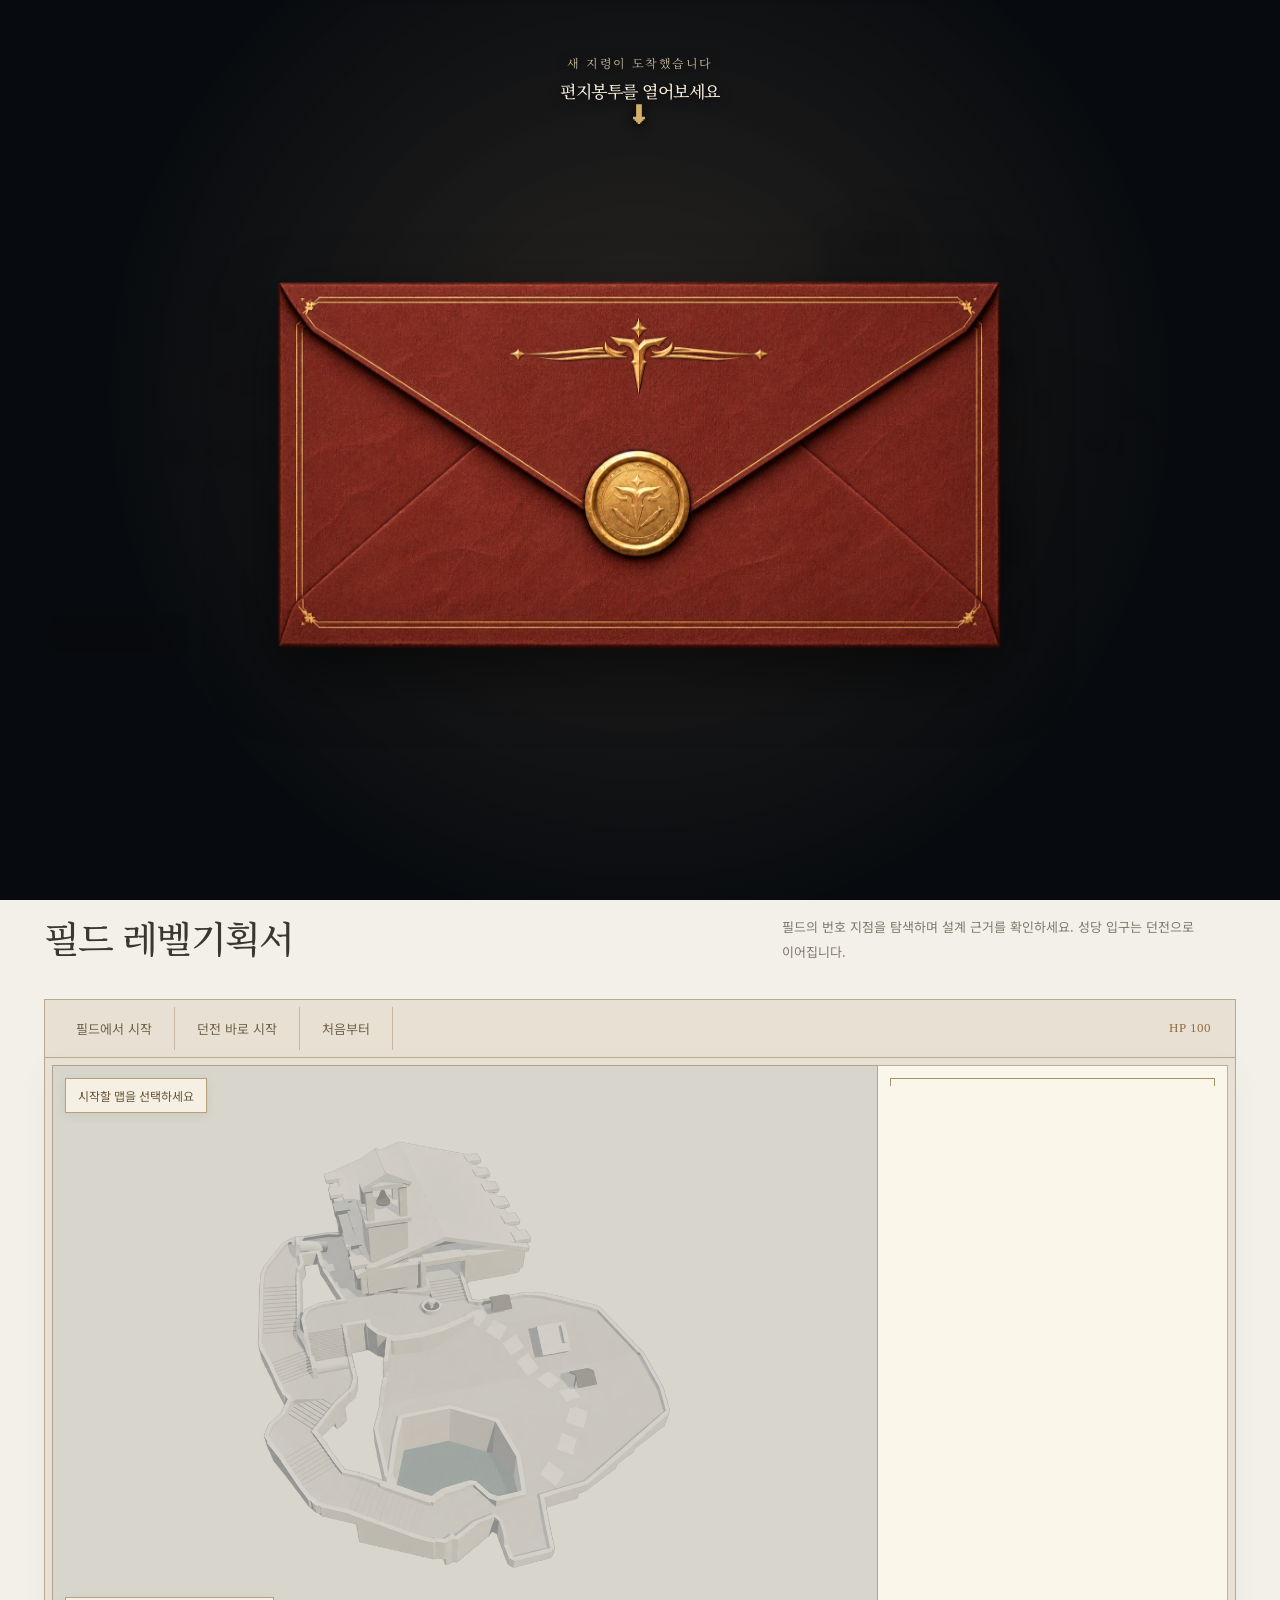
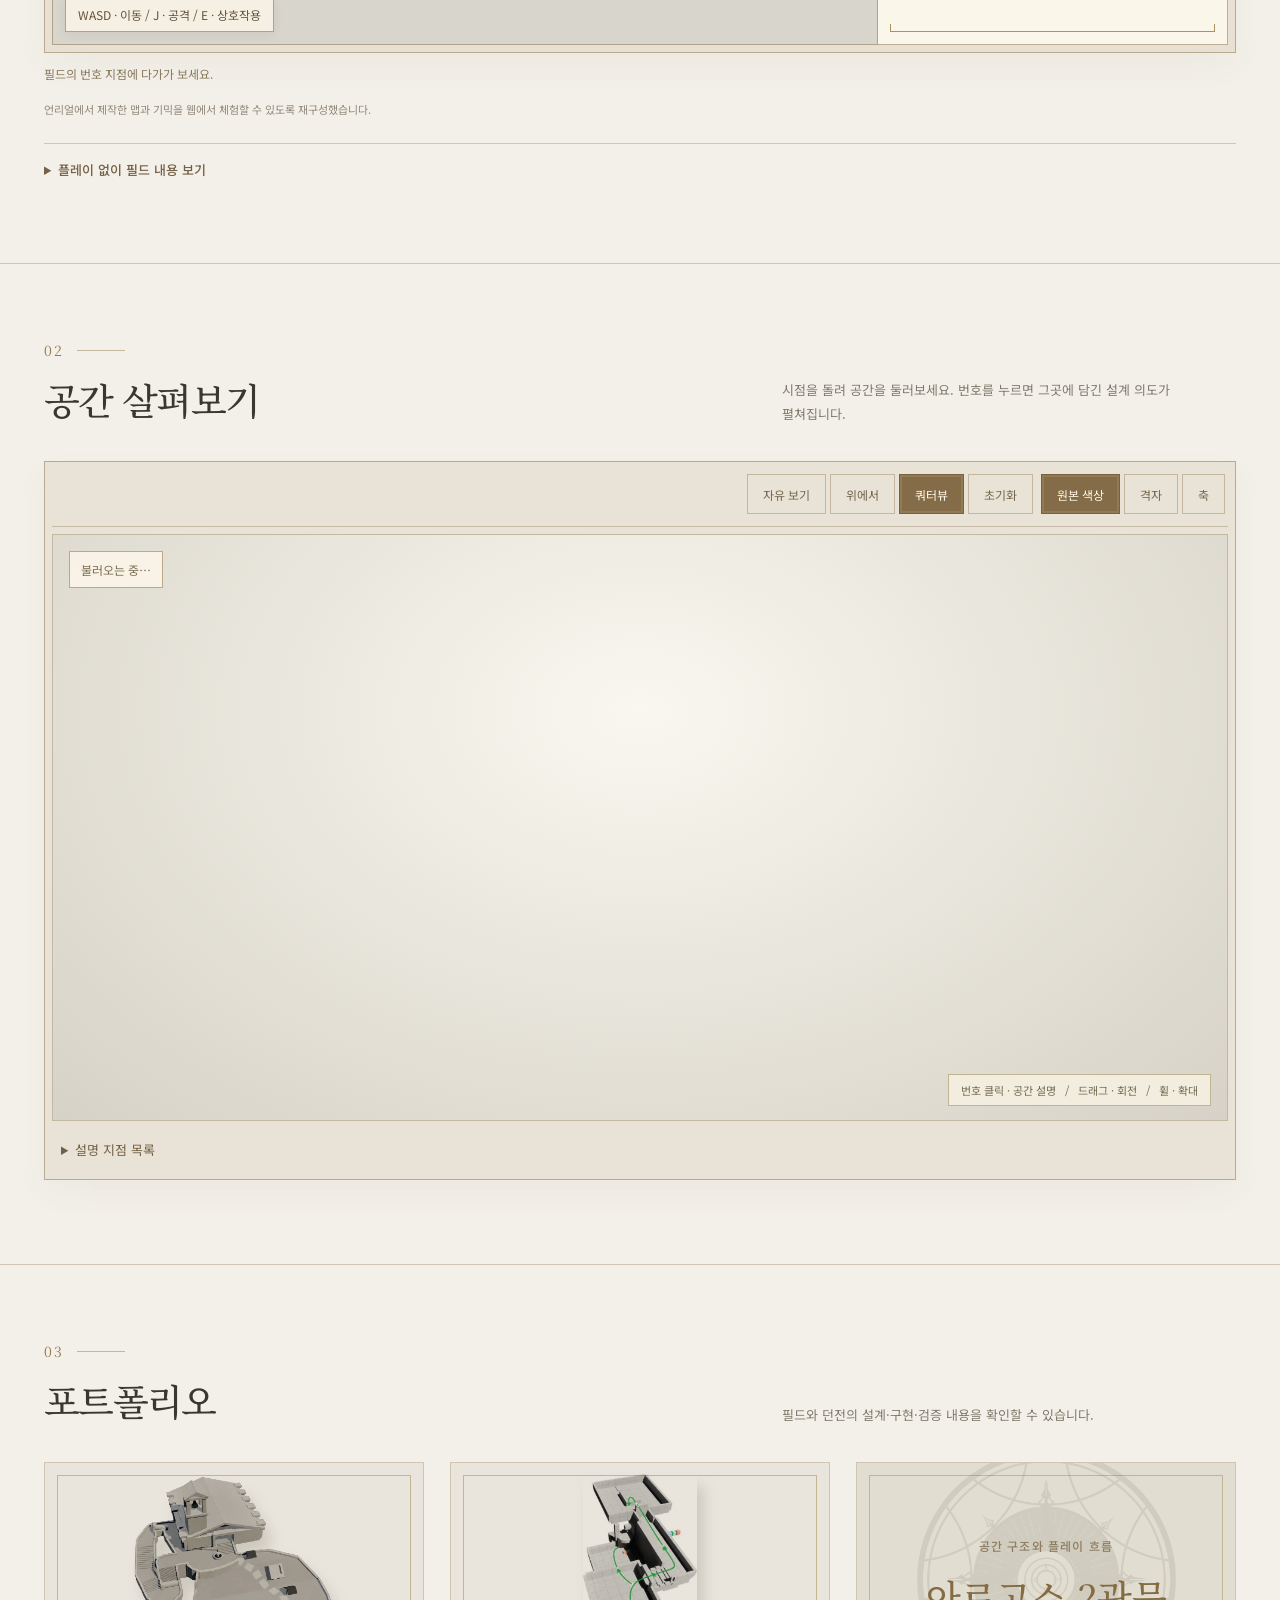
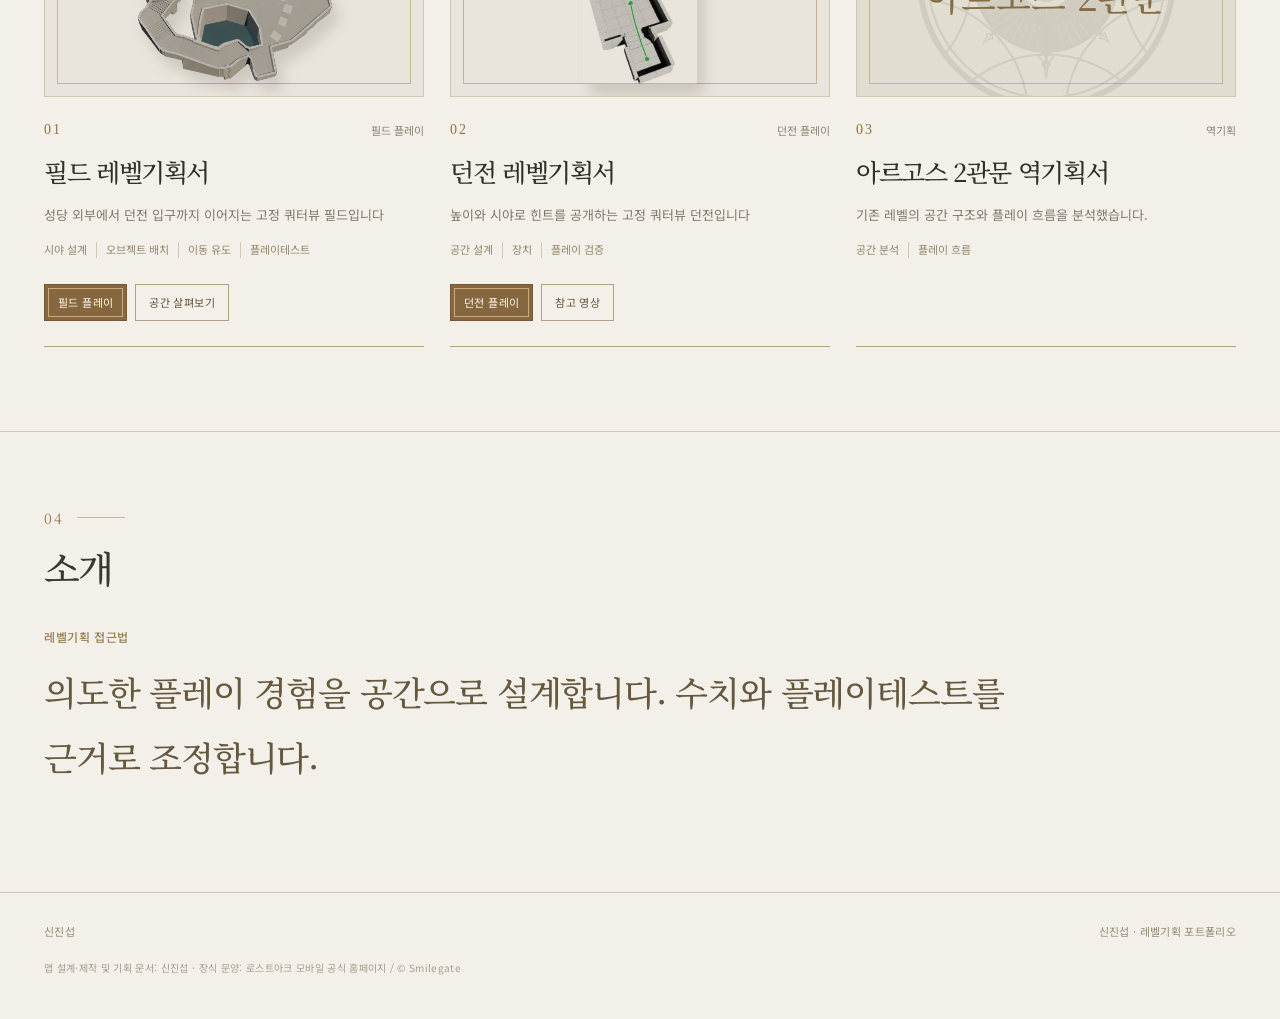
==== commit d7e30c31: "Redesign portfolio as a light fantasy game journal and rename Argos gate" ====
--- a/index.html
+++ b/index.html
@@ -13,6 +13,7 @@
   <link href="https://fonts.googleapis.com/css2?family=Noto+Sans+KR:wght@400;500;600;700&amp;family=Noto+Serif+KR:wght@400;500;600;700&amp;display=swap" rel="stylesheet">
   <link rel="stylesheet" href="./css/style.css?v=16">
   <link rel="stylesheet" href="./css/briefing-letter.css?v=5">
+  <link rel="stylesheet" href="./css/game-theme.css?v=1">
   <script type="importmap">{"imports":{"three":"./vendor/three.module.js","three/addons/":"./vendor/addons/"}}</script>
 </head>
 <body class="mission-lock">
@@ -101,16 +102,11 @@
         <div id="hero-actions" class="hero-actions"></div>
       </div>
 
-      <div class="hero-meta" aria-label="포트폴리오 핵심">
-        <div>
-          <span class="meta-label">작업 분야</span>
-          <span id="focus-text">필드 · 던전 · 역기획</span>
-        </div>
-        <div>
-          <span class="meta-label">시점</span>
-          <span>고정 쿼터뷰</span>
-        </div>
-      </div>
+      <figure class="hero-world">
+        <img src="./assets/images/field-overview.webp" width="766" height="789" alt="직접 제작한 필드의 성당과 두 갈래 진입로 전경" fetchpriority="high">
+        <figcaption><strong>필드 레벨기획서</strong><span>직접 설계 · 제작한 공간</span></figcaption>
+        <span id="focus-text" class="hero-route">필드 · 던전 · 역기획</span>
+      </figure>
     </section>
 
     <section id="play" class="section play-section">
@@ -119,7 +115,7 @@
       <div class="play-layout"><div class="play-stage"><canvas id="play-canvas" tabindex="0" aria-label="플레이 가능한 필드와 던전"></canvas><div id="play-status" class="play-status">시작할 맵을 선택하세요</div><div id="play-prompt" class="play-prompt">WASD · 이동 / J · 공격 / E · 상호작용</div></div><aside class="play-aside" aria-label="가까이 다가간 지역 설명"><div id="play-information" aria-live="polite"></div></aside></div>
       <p id="play-log" role="status">필드의 번호 지점에 다가가 보세요.</p>
       <div class="play-touch" aria-label="터치 조작"><div class="play-dpad"><button type="button" data-key="w" aria-label="앞으로">▲</button><span><button type="button" data-key="a" aria-label="왼쪽">◀</button><button type="button" data-key="s" aria-label="뒤로">▼</button><button type="button" data-key="d" aria-label="오른쪽">▶</button></span></div><div><button type="button" data-key="j">공격</button><button type="button" data-key="e">상호작용</button></div></div>
-      <p class="play-note">웹 플레이는 제공된 모델·좌표·규칙을 바탕으로 재구성했습니다. UE의 캡슐 충돌 및 전투 AI와 완전히 동일하지 않으며 필드 입구는 최신 보수 던전 v02로 연결됩니다.</p>
+      <p class="play-note">언리얼에서 제작한 맵과 기믹을 웹에서 체험할 수 있도록 재구성했습니다.</p>
       <details class="field-notes"><summary>플레이 없이 필드 내용 보기</summary><div id="field-note-links"></div></details>
       <dialog id="field-note-dialog" class="region-dialog" aria-labelledby="field-note-title"><button type="button" id="field-note-close" aria-label="설명 닫기">×</button><h3 id="field-note-title"></h3><div id="field-note-content"></div></dialog>
     </section>
@@ -131,7 +127,7 @@
           <h2>공간 살펴보기</h2>
         </div>
         <p class="section-desc">
-          실제 UE5 맵을 자유롭게 회전·확대하며 공간 구조를 확인하는 보조 뷰어.
+          시점을 돌려 공간을 둘러보세요. 번호를 누르면 그곳에 담긴 설계 의도가 펼쳐집니다.
         </p>
       </div>
 
@@ -208,10 +204,11 @@
 
   <footer class="footer">
     <span id="footer-name">레벨기획 포트폴리오</span>
-    <span>신진섭 · 레벨기획</span>
+    <span>신진섭 · 레벨기획 포트폴리오</span>
+    <span class="asset-credit">맵 설계·제작 및 기획 문서: 신진섭 · 장식 문양: 로스트아크 모바일 공식 홈페이지 / © Smilegate</span>
   </footer>
 
   <script src="./js/mission-briefing.js?v=7"></script>
-  <script type="module" src="./js/app.js?v=15"></script>
+  <script type="module" src="./js/app.js?v=17"></script>
 </body>
 </html>
--- a/css/game-theme.css
+++ b/css/game-theme.css
@@ -0,0 +1,113 @@
+/* Light fantasy journal. Game panels share the same brass and paper palette. */
+:root{color-scheme:light;--bg:#f3f0e9;--panel:#faf8f2;--panel-2:#e9e4d9;--line:#cfc5b2;--text:#302f2a;--muted:#777267;--soft:#57564e;--accent:#d97843;--accent-soft:#efe0ce;--gold:#9a7748;--max:1320px;--display:"Noto Serif KR","Batang",serif}
+body{background:var(--bg);color:var(--text);font-family:"Noto Sans KR","Malgun Gothic",sans-serif;-webkit-font-smoothing:antialiased}
+body::before{content:"";position:fixed;inset:0;pointer-events:none;opacity:.16;z-index:-1;background-image:url("data:image/svg+xml,%3Csvg xmlns='http://www.w3.org/2000/svg' width='160' height='160'%3E%3Cfilter id='n'%3E%3CfeTurbulence type='fractalNoise' baseFrequency='.72' numOctaves='3' stitchTiles='stitch'/%3E%3C/filter%3E%3Cpath fill='%23827862' opacity='.22' filter='url(%23n)' d='M0 0h160v160H0z'/%3E%3C/svg%3E")}
+button,a{transition:color .18s,background-color .18s,border-color .18s,box-shadow .18s}
+button:focus-visible,a:focus-visible,summary:focus-visible{outline:2px solid #97662d;outline-offset:5px}
+section[id]{scroll-margin-top:100px}
+.site-header{max-width:none;min-height:88px;padding:0 max(36px,calc((100vw - 1232px)/2));background:#faf8f2f5;border-top:3px solid #9a7748;border-bottom:1px solid #b7aa91;backdrop-filter:blur(12px)}
+.brand{position:relative;flex-direction:column;gap:2px;align-items:center;padding:12px 26px 12px 0;min-width:125px}
+.brand-kicker{font-size:10px;color:#897a63;letter-spacing:.2em}
+.brand-name{font:600 27px/1.4 var(--display);letter-spacing:.15em;color:#3b3a31}
+.nav{gap:40px;align-items:center}
+.nav a{position:relative;color:#5b594e;font-size:14px;letter-spacing:.02em;padding:32px 0}
+.nav a::after{content:"";position:absolute;bottom:16px;left:50%;width:4px;height:4px;background:#a38353;transform:rotate(45deg);opacity:0}
+.nav a:hover,.nav a[aria-current]{color:#98602f}.nav a:hover::after,.nav a[aria-current]::after{opacity:1}
+main{max-width:none}
+.hero{max-width:var(--max);position:relative;isolation:isolate;margin:auto;padding:76px 44px 72px;min-height:710px;grid-template-columns:minmax(0,1.17fr) minmax(0,1fr);gap:30px;align-items:center;border-bottom:0;overflow:hidden}
+.hero::before{content:"";position:absolute;z-index:-1;width:710px;height:710px;right:-105px;top:-5px;background:url('../assets/images/loa-compass.webp') center/contain no-repeat;filter:brightness(.28) sepia(.9);opacity:.095;pointer-events:none}
+.hero-copy{z-index:1}
+.eyebrow{display:flex;gap:14px;align-items:center;color:#8b7048;font-size:12px;font-weight:500;letter-spacing:.13em;margin-bottom:28px}
+.eyebrow::before{content:"";height:1px;width:44px;background:#a58b61}
+.hero h1{font-family:var(--display);font-weight:500;font-size:clamp(31px,3.25vw,45px);line-height:1.65;letter-spacing:-.055em;max-width:none}
+.hero h1 .hero-emphasis{color:#cd6b34;font-weight:600}
+.hero-summary{font-size:15px;line-height:2.1;margin-top:26px;color:#6c695e;max-width:none;white-space:pre-line;word-break:keep-all;overflow-wrap:normal}
+.hero-actions{gap:12px;margin-top:36px}
+.link-button,.project-link{border:1px solid #b3a185;background:transparent;color:#635339;min-height:46px;padding:0 24px;letter-spacing:.035em;font-size:13px}
+.link-button.primary,.project-link.primary{background:#876740;color:#fff8e9;border-color:#765637;box-shadow:inset 0 0 0 3px #876740,inset 0 0 0 4px #c9ab79}
+.link-button.primary::after{content:"›";font:24px var(--display);margin-left:24px}
+.link-button:hover,.project-link:hover{background:#e5daca;border-color:#977548;color:#3d3020}
+.link-button.primary:hover,.project-link.primary:hover{background:#705131;color:#fff8e9;box-shadow:inset 0 0 0 3px #705131,inset 0 0 0 4px #c9ab79}
+.hero-world{position:relative;margin:0;padding:14px 0 0;text-align:center}
+.hero-world>img{width:100%;max-height:480px;object-fit:contain;filter:drop-shadow(10px 25px 15px #4c402f24)}
+.hero-world figcaption{display:flex;align-items:center;justify-content:center;gap:14px;margin-top:26px;color:#796f5c;font-size:11px;letter-spacing:.07em}
+.hero-world figcaption::before,.hero-world figcaption::after{content:"";height:1px;width:32px;background:#c4b599}
+.hero-world figcaption strong{font-weight:500}
+.hero-route{display:block;font-size:11px;color:#928b7b;margin-top:8px;letter-spacing:.06em}
+.section{max-width:var(--max);margin:auto;padding:76px 44px 84px;border-bottom:1px solid var(--line);position:relative}
+.section-head{grid-template-columns:minmax(0,1fr) minmax(0,.65fr);align-items:end;gap:40px;margin-bottom:34px}
+.section-index{font:400 14px var(--display);color:#9a7748;letter-spacing:.13em;margin-bottom:13px;display:flex;align-items:center;gap:13px}
+.section-index::after{content:"";height:1px;width:48px;background:#c5b79e}
+.section h2{font:500 clamp(27px,3vw,37px)/1.45 var(--display);letter-spacing:-.045em;color:#38382e;word-break:keep-all}
+.section-desc{font-size:13px;line-height:1.9;color:#817b6d;word-break:keep-all}
+.play-section{border-top:1px solid var(--line)}
+.play-toolbar{margin:0;gap:0;border:1px solid #b8aa91;border-bottom:0;background:#e8e1d3;padding:7px 9px}
+.play-toolbar button{background:transparent;border:0;border-right:1px solid #c5b89f;color:#716349;border-radius:0;font-size:13px;padding:11px 22px;min-height:43px}
+.play-toolbar button.active{color:#fff6e3;background:#826b48;border-right-color:transparent;box-shadow:inset 0 0 0 1px #6d583b,inset 0 0 0 3px #d3bd922e}
+.play-toolbar button:hover{background:#d7c8ae;color:#423727}
+#play-hp{color:#906a3a;font:500 13px Georgia,serif;padding:0 15px;letter-spacing:.04em}
+.play-layout{gap:0;border:1px solid #b8aa91;padding:7px;background:#e8e1d3;grid-template-columns:minmax(0,1fr) minmax(300px,350px);box-shadow:0 13px 30px #5e523c0b}
+.play-stage{border:1px solid #afa38e;background:#d8d5cc;height:clamp(390px,46vw,580px)}
+.play-aside{background:#faf6e9;color:#58513e;border:1px solid #bbae93;border-left:0;position:relative;padding:36px 27px;max-height:clamp(390px,46vw,580px);scrollbar-color:#b3a285 transparent}
+.play-aside::before,.play-aside::after{content:"";position:absolute;pointer-events:none;left:12px;right:12px;height:7px;border-left:1px solid #ac9160;border-right:1px solid #ac9160}
+.play-aside::before{top:12px;border-top:1px solid #ac9160}.play-aside::after{bottom:12px;border-bottom:1px solid #ac9160}
+.play-aside h3{font:600 21px/1.55 var(--display);color:#755b35;margin-bottom:22px;padding-bottom:16px;border-bottom:1px solid #d6cab1;word-break:keep-all}
+.play-aside #play-information p{font-size:13px;line-height:1.95;margin-bottom:17px;overflow-wrap:normal}
+.play-aside #play-information mark,.region-dialog #field-note-content mark,.viewer-note-dialog #viewer-note-content mark{background:linear-gradient(transparent 47%,#dec28a77 47%,#dec28a77 92%,transparent 92%);font-weight:700;color:#50432e}
+.play-status,.play-prompt{border-radius:0;border:1px solid #b6a17b;background:#f8f3e6ed;color:#66553a;font-size:12px;box-shadow:0 3px 10px #29241410}
+#play-log{font-size:12px;color:#88785d;margin:12px 0 0!important}
+.play-note{color:#92897a;font-size:11px;max-width:900px;line-height:1.8}
+.play-touch button{background:#ede3d2;border-radius:2px;border-color:#ac9269;color:#66502f}
+.field-notes{border-color:#d2c7b4;padding-top:16px;color:#756146;margin-top:24px;font-size:13px}
+.field-notes summary,#viewer-note-links .viewer-note-group h4{font-weight:500}
+.field-notes button,#viewer-note-links button{border-radius:0;border:1px solid #c6b698;background:transparent;color:#725d3c;font-size:12px;padding:10px 14px}
+.field-notes button:hover,#viewer-note-links button:hover{background:#e9dfcc;color:#4d3b22;border-color:#a68c62}
+.viewer-shell{background:#e9e3d7;border:1px solid #b8aa91;padding:7px;box-shadow:0 13px 30px #5e523c0b}
+.viewer-toolbar{padding:5px 3px 12px;border-color:#c6bba7;align-items:center}
+.control-row{gap:4px}.control-row button{background:transparent;color:#75664c;border-color:#c5b79e;font-size:12px;letter-spacing:0;padding:0 15px}
+.control-row button.active{background:#846c48;color:#fff7e8;border-color:#79613e;box-shadow:inset 0 0 0 2px #d3bd922b}
+.control-row button:hover{background:#d9ccb5;border-color:#9d835a;color:#4b3a21}
+.viewer-stage{background:radial-gradient(ellipse at 50% 30%,#f9f7ef,#d6d2c7);min-height:520px;border:1px solid #c3b8a2;margin-top:7px}
+#viewer-canvas{min-height:520px;height:65vh;max-height:760px}
+.viewer-status{background:#faf5e8ed;border-color:#bcaa86;color:#7b6c50;font-size:12px}.viewer-status.error{color:#9d503b;border-color:#b98f7d}
+.viewer-help{color:#756a53;background:#f6f0e2e6;padding:7px 12px;border:1px solid #c2b392;font-size:11px}
+.viewer-notes{border:0;padding:19px 9px 13px;color:#746044}
+.region-dialog,.viewer-note-dialog{background:#f8f3e6;color:#5d5544;border:1px solid #a18a5e;border-radius:0;padding:38px;box-shadow:inset 0 0 0 5px #f8f3e6,inset 0 0 0 6px #c5b492,0 28px 100px #24201366}
+.region-dialog::backdrop,.viewer-note-dialog::backdrop{background:#2c291da6;backdrop-filter:blur(5px)}
+.region-dialog h3,.viewer-note-dialog h3{font:600 25px/1.6 var(--display);color:#6f542e;margin:0 30px 22px 0;border-bottom:1px solid #d1c1a2;padding-bottom:18px}
+#field-note-close,.viewer-note-dialog #viewer-note-close{position:absolute;right:13px;top:11px;border:0;background:none;color:#8a7450;font:28px Georgia;cursor:pointer;padding:4px 8px}
+.viewer-note-dialog #viewer-note-source{color:#977e54;font-size:11px;letter-spacing:.08em}
+.viewer-note-dialog #viewer-note-content p{font-size:15px;line-height:1.95}
+.region-dialog #field-note-content p{line-height:1.95;font-size:14px;overflow-wrap:normal}
+.portfolio-grid{gap:26px}
+.project-card{padding:0 0 25px;background:transparent;border:0;border-bottom:1px solid #b3a184;min-height:0;position:relative}
+.project-card:hover{border-color:#8f6d40}
+.project-visual{height:235px;display:flex;justify-content:center;align-items:center;position:relative;overflow:hidden;margin-bottom:25px;background:#e9e5dc;border:1px solid #d0c5b0;isolation:isolate}
+.project-visual::before{content:"";position:absolute;inset:12px;border:1px solid #c3b592;pointer-events:none;z-index:-1}
+.project-visual img{width:92%;height:90%;object-fit:contain;transition:transform .45s;filter:drop-shadow(7px 12px 7px #534a392b)}
+.project-card:hover .project-visual img{transform:scale(1.045)}
+.project-visual .project-crest{position:absolute;inset:-20px;width:calc(100% + 40px);height:calc(100% + 40px);filter:brightness(.3) sepia(.8);opacity:.12;z-index:-1}
+.project-visual--analysis{background:#e1ddd1;color:#846b42;font:500 36px var(--display);gap:16px;flex-direction:column}
+.project-visual--analysis small{font:500 12px "Noto Sans KR",sans-serif;letter-spacing:.1em;color:#8e7d61}
+.project-top{margin:0 0 13px;gap:12px}.project-index{color:#927242;font:14px Georgia,serif}.project-status{font-size:11px;letter-spacing:0;color:#8d8474}
+.project-card h3{font:500 clamp(21px,2vw,25px)/1.6 var(--display);letter-spacing:-.055em;word-break:keep-all}
+.project-role{font-size:13px;line-height:1.9;color:#81786a;margin-top:12px;word-break:keep-all}
+.project-tags{gap:0;margin-top:15px}.project-tag{font-size:11px;border:0;color:#95866d;padding:0 9px;border-right:1px solid #d5c8b2;letter-spacing:0;line-height:1.4}.project-tag:first-child{padding-left:0}.project-tag:last-child{border:0}
+.project-actions{padding-top:26px;gap:8px}.project-link{min-height:37px;padding:0 13px;font-size:11px}
+.about-grid{grid-template-columns:1fr;gap:22px}.about-kicker{font-size:12px;color:#977d54;font-weight:500;letter-spacing:.05em}
+.about-summary{font:500 clamp(23px,2.7vw,34px)/1.9 var(--display);color:#65583f;word-break:keep-all;max-width:960px}
+.about-section{padding-bottom:80px}
+.footer{padding:30px 44px 42px;color:#968a75;font-size:11px;letter-spacing:.03em;max-width:var(--max);align-items:center;flex-wrap:wrap}
+.footer .asset-credit{font-size:10px;width:100%;color:#a69c8b;line-height:1.8}
+.mission-replay{border:1px solid #b8a37b;border-radius:0;background:#f6f0e2f5;color:#80643c;box-shadow:0 4px 14px #382b1417;padding:10px 15px;font-size:12px;font-weight:500}
+.mission-replay:hover{color:#583e1d;border-color:#8a6c3e;background:#eee3cc}
+@media(min-width:1500px){.hero{min-height:750px}.hero-world>img{max-height:520px}.hero::before{width:780px;height:780px;right:-130px}}
+@media(max-width:1050px){.site-header{padding:0 28px}.nav{gap:25px}.hero{padding:62px 32px;grid-template-columns:1.2fr 1fr;min-height:610px;gap:10px}.hero h1{font-size:34px}.hero-summary{font-size:13px}.hero-world>img{max-height:380px}.hero::before{width:570px;height:570px;right:-130px;top:30px}.section{padding:64px 32px}.section-head{grid-template-columns:1fr 1fr;gap:25px}.play-layout{grid-template-columns:minmax(0,1fr) 300px}.play-aside{padding:28px 23px}.project-visual{height:200px}.portfolio-grid{grid-template-columns:repeat(3,minmax(0,1fr));gap:18px}.project-card h3{font-size:21px}}
+@media(max-width:800px){.site-header{min-height:78px;padding:0 22px}.brand{min-width:100px;padding-right:12px}.brand-name{font-size:23px}.nav{gap:20px}.nav a{font-size:12px;padding:29px 0}.hero{grid-template-columns:1fr;min-height:0;padding:56px 28px 44px;gap:30px}.hero h1{font-size:clamp(29px,5.4vw,40px);line-height:1.65}.hero-copy{max-width:610px}.hero-world>img{max-height:370px;width:auto;max-width:100%}.hero-world{padding:0}.hero-world figcaption{margin-top:15px}.hero::before{width:610px;height:610px;right:-200px;top:390px}.hero-summary{font-size:14px}.hero-actions{margin-top:26px}.section{padding:55px 24px 64px}.section-head{grid-template-columns:1fr;gap:17px}.section-desc{max-width:540px}.play-layout{grid-template-columns:1fr}.play-stage{height:clamp(360px,80vw,570px)}.play-aside{border-left:1px solid #bbae93;border-top:0;min-height:140px;max-height:370px;padding:28px}.play-aside:has(#play-information:empty){min-height:100px}.portfolio-grid{grid-template-columns:1fr;gap:34px}.project-visual{height:290px}.project-card h3{font-size:26px}.project-role{max-width:500px}.project-actions{margin-top:0}.viewer-toolbar{gap:12px;flex-direction:column;align-items:stretch}.toolbar-right{justify-content:flex-start}.viewer-stage,#viewer-canvas{min-height:430px}.viewer-help{font-size:10px;left:10px;right:auto;bottom:10px}.footer{padding:28px 24px 85px}}
+@media(max-width:480px){.site-header{padding:13px 20px;min-height:100px;align-items:flex-start;gap:12px;flex-direction:column}.brand{padding:0;min-width:0;gap:12px;flex-direction:row;align-items:baseline}.brand-kicker{font-size:10px}.brand-name{font-size:22px}.nav{width:100%;justify-content:space-between;gap:8px}.nav a{font-size:11px;padding:4px 0}.nav a::after{bottom:-7px}.hero{padding:40px 22px 38px}.eyebrow{font-size:10px;margin-bottom:19px}.hero h1{font-size:clamp(23px,6.1vw,29px);letter-spacing:-.065em}.hero-summary{font-size:12px;line-height:2}.hero-actions{gap:8px}.link-button{font-size:12px;min-height:45px;padding:0 17px}.link-button.primary::after{margin-left:15px}.hero-world>img{max-height:310px}.hero-world figcaption{font-size:10px}.hero-world figcaption::before,.hero-world figcaption::after{width:20px}.hero::before{width:460px;height:460px;top:375px;right:-100px}.section{padding:43px 18px 55px}.section h2{font-size:27px}.section-head{margin-bottom:25px}.section-desc{font-size:12px}.play-toolbar{padding:6px}.play-toolbar button{padding:9px 10px;font-size:11px;min-height:37px}#play-hp{font-size:11px;padding:0 7px}.play-aside{padding:25px 22px}.play-aside #play-information p{font-size:13px}.play-note{font-size:10px}.control-row button{font-size:11px;padding:0 11px;min-height:36px}.viewer-stage,#viewer-canvas{min-height:390px}.region-dialog,.viewer-note-dialog{padding:32px 24px}.region-dialog h3,.viewer-note-dialog h3{font-size:22px}.viewer-note-dialog #viewer-note-content p{font-size:14px}.about-summary{font-size:22px}.mission-replay{right:12px;bottom:12px}}
+@media(prefers-reduced-motion:reduce){html{scroll-behavior:auto}*,*::before,*::after{transition:none!important}}
+/* Show the authored field while no live map has started (also the WebGL fallback). */
+.play-stage::before{content:"";position:absolute;inset:12% 10%;background:url('../assets/images/field-overview.webp') center/contain no-repeat;opacity:.38;pointer-events:none;z-index:1}
+.play-stage:has(.play-status[hidden])::before{display:none}
+.play-status,.play-prompt{z-index:2}
+.project-visual img:not(.project-crest){mix-blend-mode:multiply}
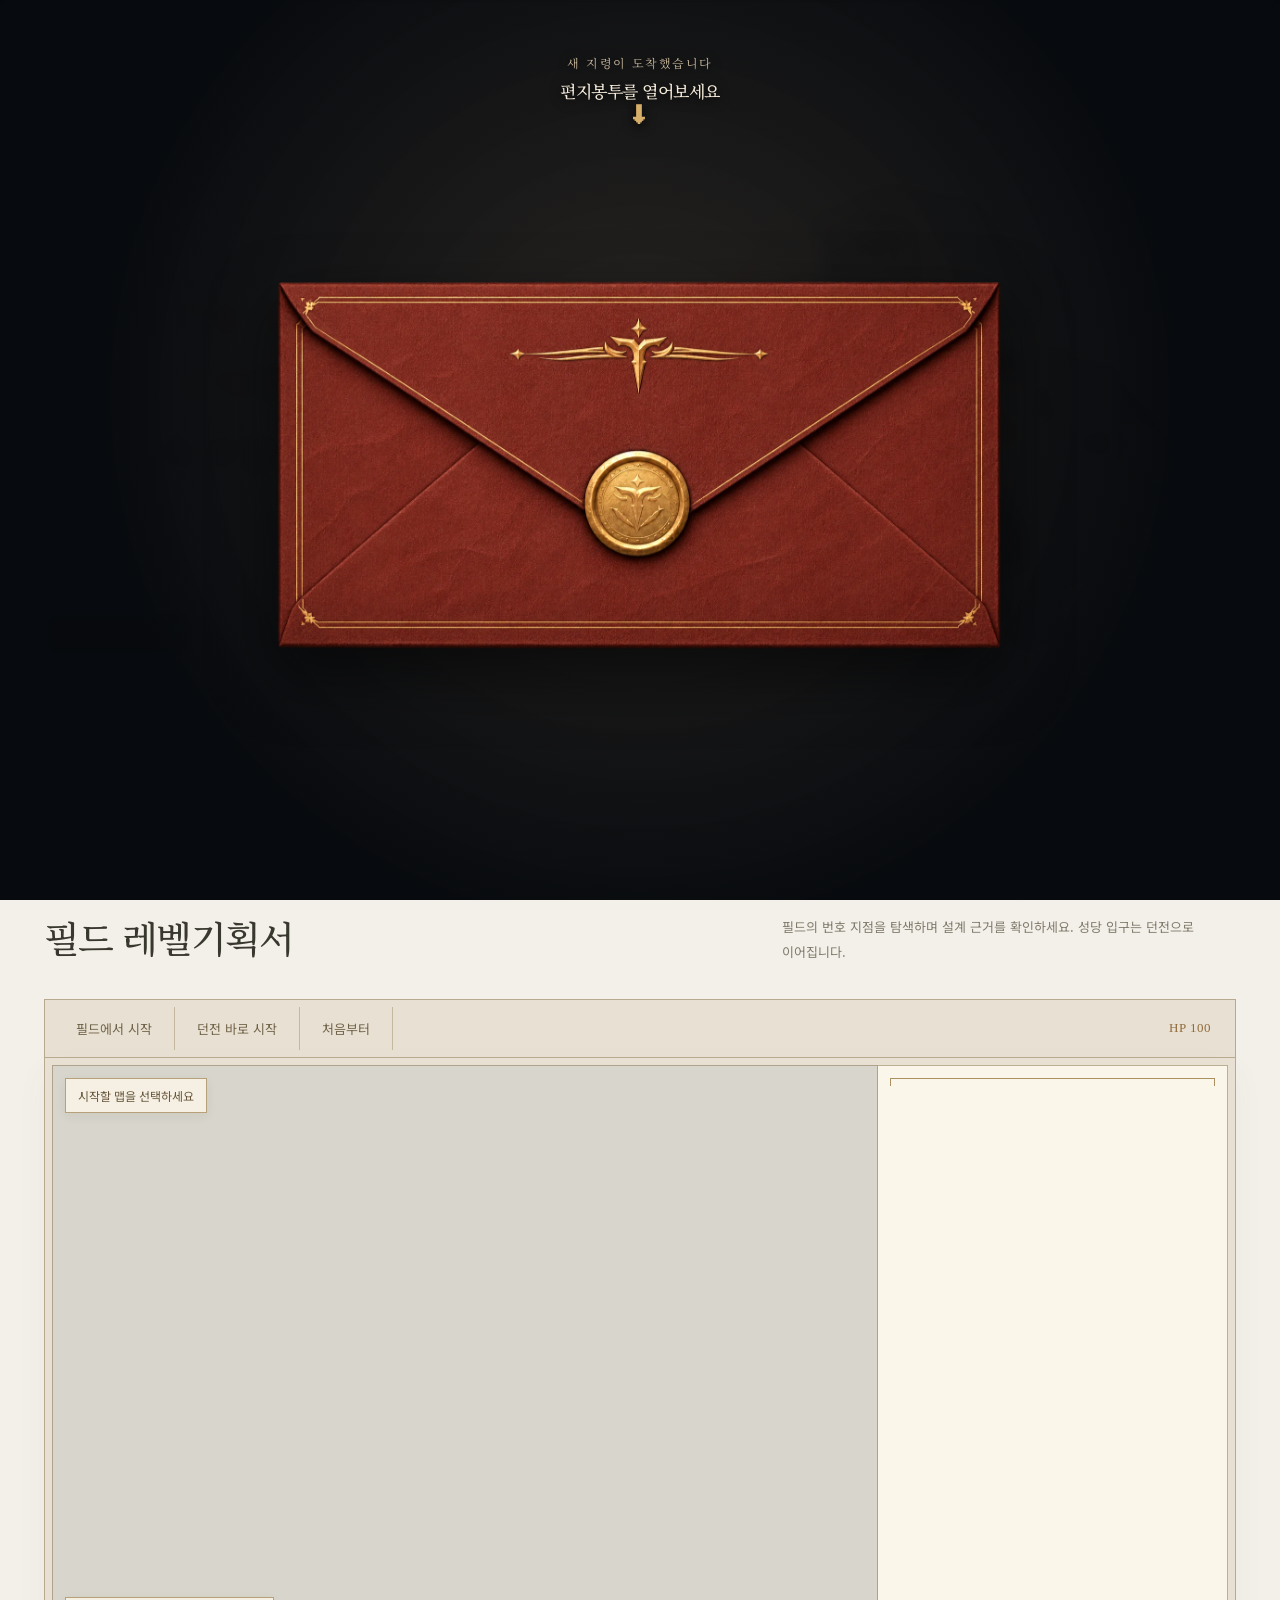
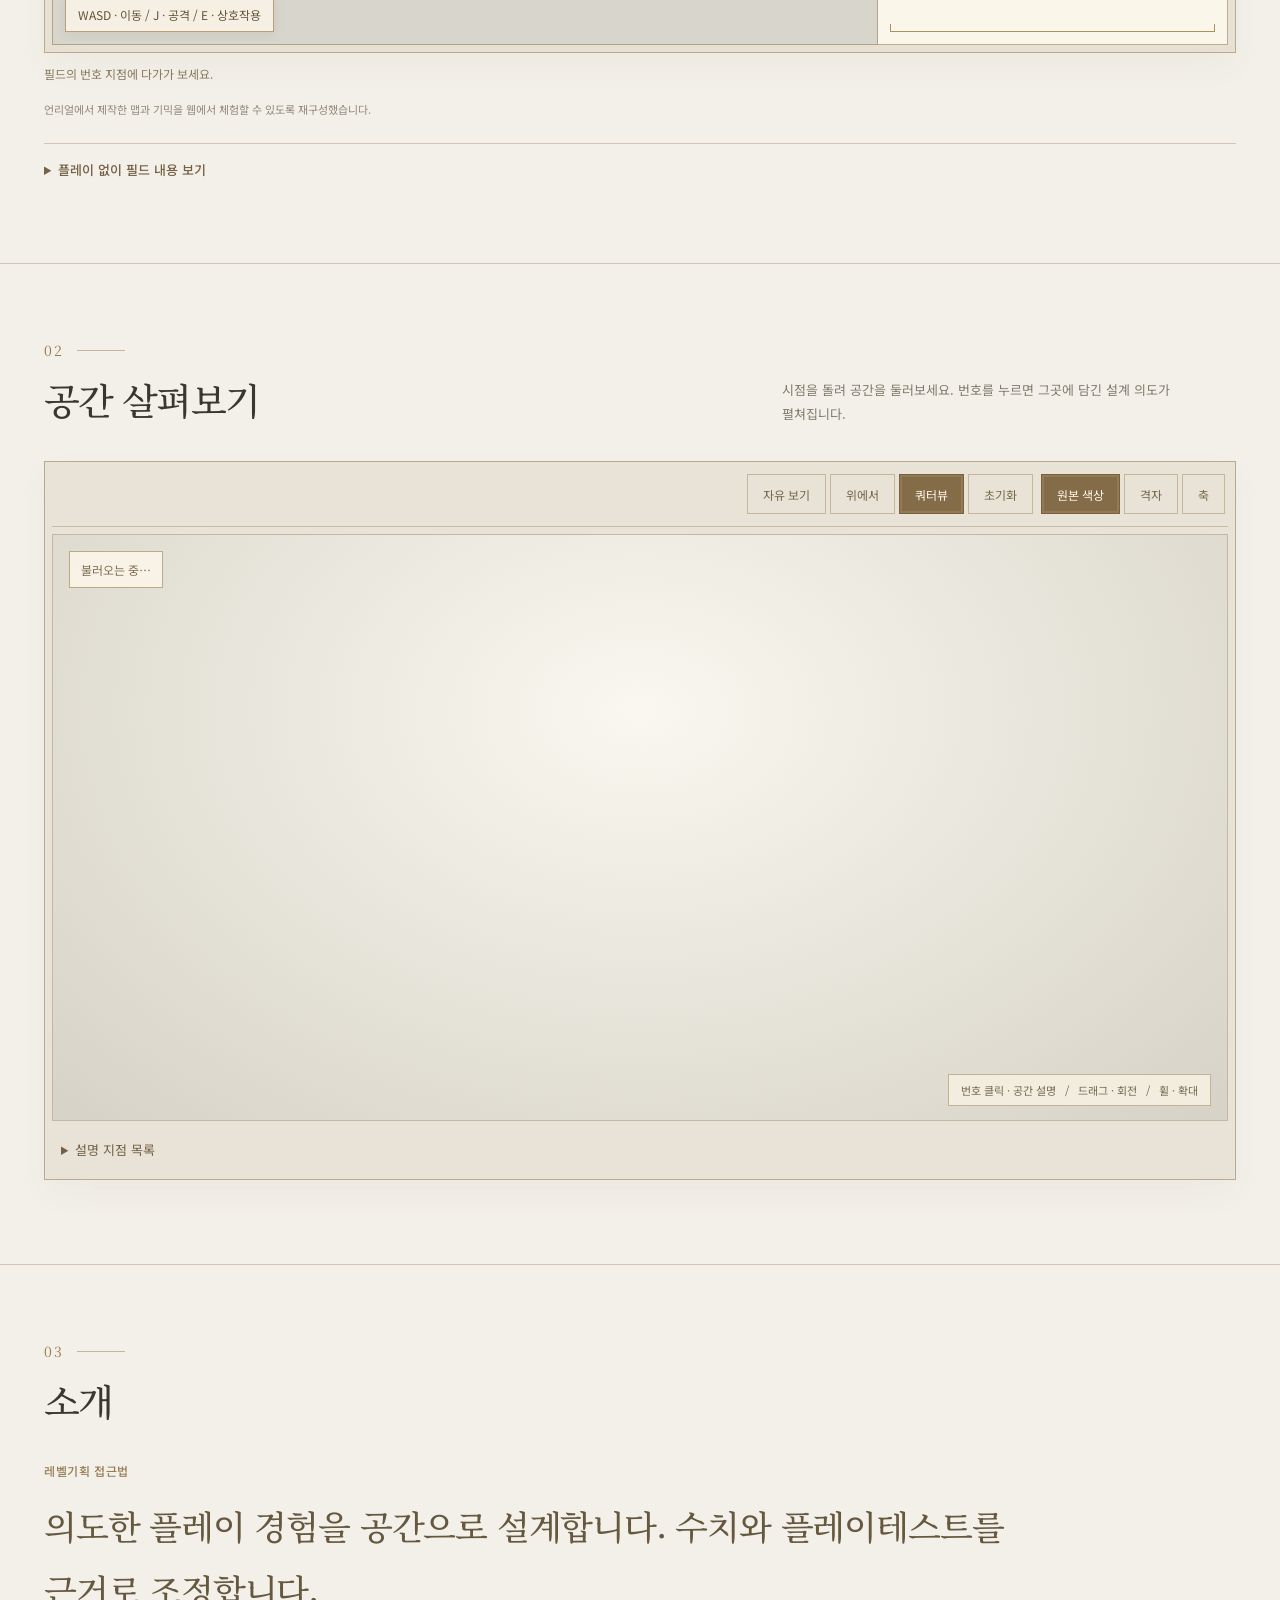
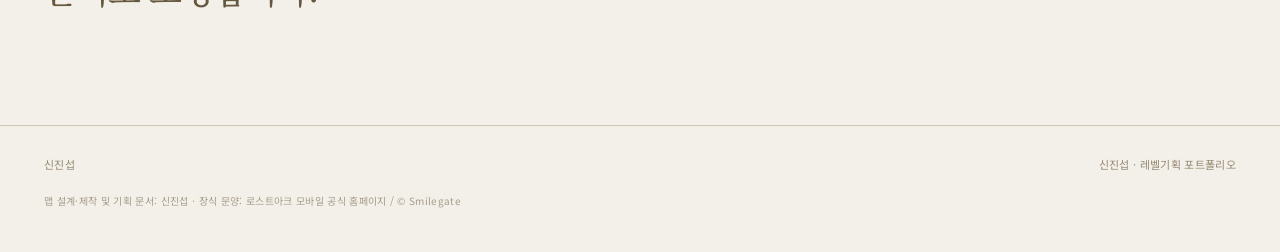
==== commit 7057ecb1: "Remove loading map backdrop and unavailable portfolio section" ====
--- a/index.html
+++ b/index.html
@@ -13,7 +13,7 @@
   <link href="https://fonts.googleapis.com/css2?family=Noto+Sans+KR:wght@400;500;600;700&amp;family=Noto+Serif+KR:wght@400;500;600;700&amp;display=swap" rel="stylesheet">
   <link rel="stylesheet" href="./css/style.css?v=16">
   <link rel="stylesheet" href="./css/briefing-letter.css?v=5">
-  <link rel="stylesheet" href="./css/game-theme.css?v=1">
+  <link rel="stylesheet" href="./css/game-theme.css?v=2">
   <script type="importmap">{"imports":{"three":"./vendor/three.module.js","three/addons/":"./vendor/addons/"}}</script>
 </head>
 <body class="mission-lock">
@@ -87,7 +87,6 @@
     <nav class="nav" aria-label="주 메뉴">
       <a href="#play">직접 플레이</a>
       <a href="#viewer">공간 살펴보기</a>
-      <a href="#portfolio">포트폴리오</a>
       <a href="#about">소개</a>
     </nav>
   </header>
@@ -169,24 +168,10 @@
       </dialog>
     </section>
 
-    <section id="portfolio" class="section">
+    <section id="about" class="section about-section">
       <div class="section-head">
         <div>
           <p class="section-index">03</p>
-          <h2>포트폴리오</h2>
-        </div>
-        <p class="section-desc">
-          필드와 던전의 설계·구현·검증 내용을 확인할 수 있습니다.
-        </p>
-      </div>
-
-      <div id="portfolio-grid" class="portfolio-grid"></div>
-    </section>
-
-    <section id="about" class="section about-section">
-      <div class="section-head">
-        <div>
-          <p class="section-index">04</p>
           <h2>소개</h2>
         </div>
       </div>
@@ -209,6 +194,6 @@
   </footer>
 
   <script src="./js/mission-briefing.js?v=7"></script>
-  <script type="module" src="./js/app.js?v=17"></script>
+  <script type="module" src="./js/app.js?v=18"></script>
 </body>
 </html>
--- a/css/game-theme.css
+++ b/css/game-theme.css
@@ -106,8 +106,5 @@
 @media(max-width:800px){.site-header{min-height:78px;padding:0 22px}.brand{min-width:100px;padding-right:12px}.brand-name{font-size:23px}.nav{gap:20px}.nav a{font-size:12px;padding:29px 0}.hero{grid-template-columns:1fr;min-height:0;padding:56px 28px 44px;gap:30px}.hero h1{font-size:clamp(29px,5.4vw,40px);line-height:1.65}.hero-copy{max-width:610px}.hero-world>img{max-height:370px;width:auto;max-width:100%}.hero-world{padding:0}.hero-world figcaption{margin-top:15px}.hero::before{width:610px;height:610px;right:-200px;top:390px}.hero-summary{font-size:14px}.hero-actions{margin-top:26px}.section{padding:55px 24px 64px}.section-head{grid-template-columns:1fr;gap:17px}.section-desc{max-width:540px}.play-layout{grid-template-columns:1fr}.play-stage{height:clamp(360px,80vw,570px)}.play-aside{border-left:1px solid #bbae93;border-top:0;min-height:140px;max-height:370px;padding:28px}.play-aside:has(#play-information:empty){min-height:100px}.portfolio-grid{grid-template-columns:1fr;gap:34px}.project-visual{height:290px}.project-card h3{font-size:26px}.project-role{max-width:500px}.project-actions{margin-top:0}.viewer-toolbar{gap:12px;flex-direction:column;align-items:stretch}.toolbar-right{justify-content:flex-start}.viewer-stage,#viewer-canvas{min-height:430px}.viewer-help{font-size:10px;left:10px;right:auto;bottom:10px}.footer{padding:28px 24px 85px}}
 @media(max-width:480px){.site-header{padding:13px 20px;min-height:100px;align-items:flex-start;gap:12px;flex-direction:column}.brand{padding:0;min-width:0;gap:12px;flex-direction:row;align-items:baseline}.brand-kicker{font-size:10px}.brand-name{font-size:22px}.nav{width:100%;justify-content:space-between;gap:8px}.nav a{font-size:11px;padding:4px 0}.nav a::after{bottom:-7px}.hero{padding:40px 22px 38px}.eyebrow{font-size:10px;margin-bottom:19px}.hero h1{font-size:clamp(23px,6.1vw,29px);letter-spacing:-.065em}.hero-summary{font-size:12px;line-height:2}.hero-actions{gap:8px}.link-button{font-size:12px;min-height:45px;padding:0 17px}.link-button.primary::after{margin-left:15px}.hero-world>img{max-height:310px}.hero-world figcaption{font-size:10px}.hero-world figcaption::before,.hero-world figcaption::after{width:20px}.hero::before{width:460px;height:460px;top:375px;right:-100px}.section{padding:43px 18px 55px}.section h2{font-size:27px}.section-head{margin-bottom:25px}.section-desc{font-size:12px}.play-toolbar{padding:6px}.play-toolbar button{padding:9px 10px;font-size:11px;min-height:37px}#play-hp{font-size:11px;padding:0 7px}.play-aside{padding:25px 22px}.play-aside #play-information p{font-size:13px}.play-note{font-size:10px}.control-row button{font-size:11px;padding:0 11px;min-height:36px}.viewer-stage,#viewer-canvas{min-height:390px}.region-dialog,.viewer-note-dialog{padding:32px 24px}.region-dialog h3,.viewer-note-dialog h3{font-size:22px}.viewer-note-dialog #viewer-note-content p{font-size:14px}.about-summary{font-size:22px}.mission-replay{right:12px;bottom:12px}}
 @media(prefers-reduced-motion:reduce){html{scroll-behavior:auto}*,*::before,*::after{transition:none!important}}
-/* Show the authored field while no live map has started (also the WebGL fallback). */
-.play-stage::before{content:"";position:absolute;inset:12% 10%;background:url('../assets/images/field-overview.webp') center/contain no-repeat;opacity:.38;pointer-events:none;z-index:1}
-.play-stage:has(.play-status[hidden])::before{display:none}
 .play-status,.play-prompt{z-index:2}
 .project-visual img:not(.project-crest){mix-blend-mode:multiply}
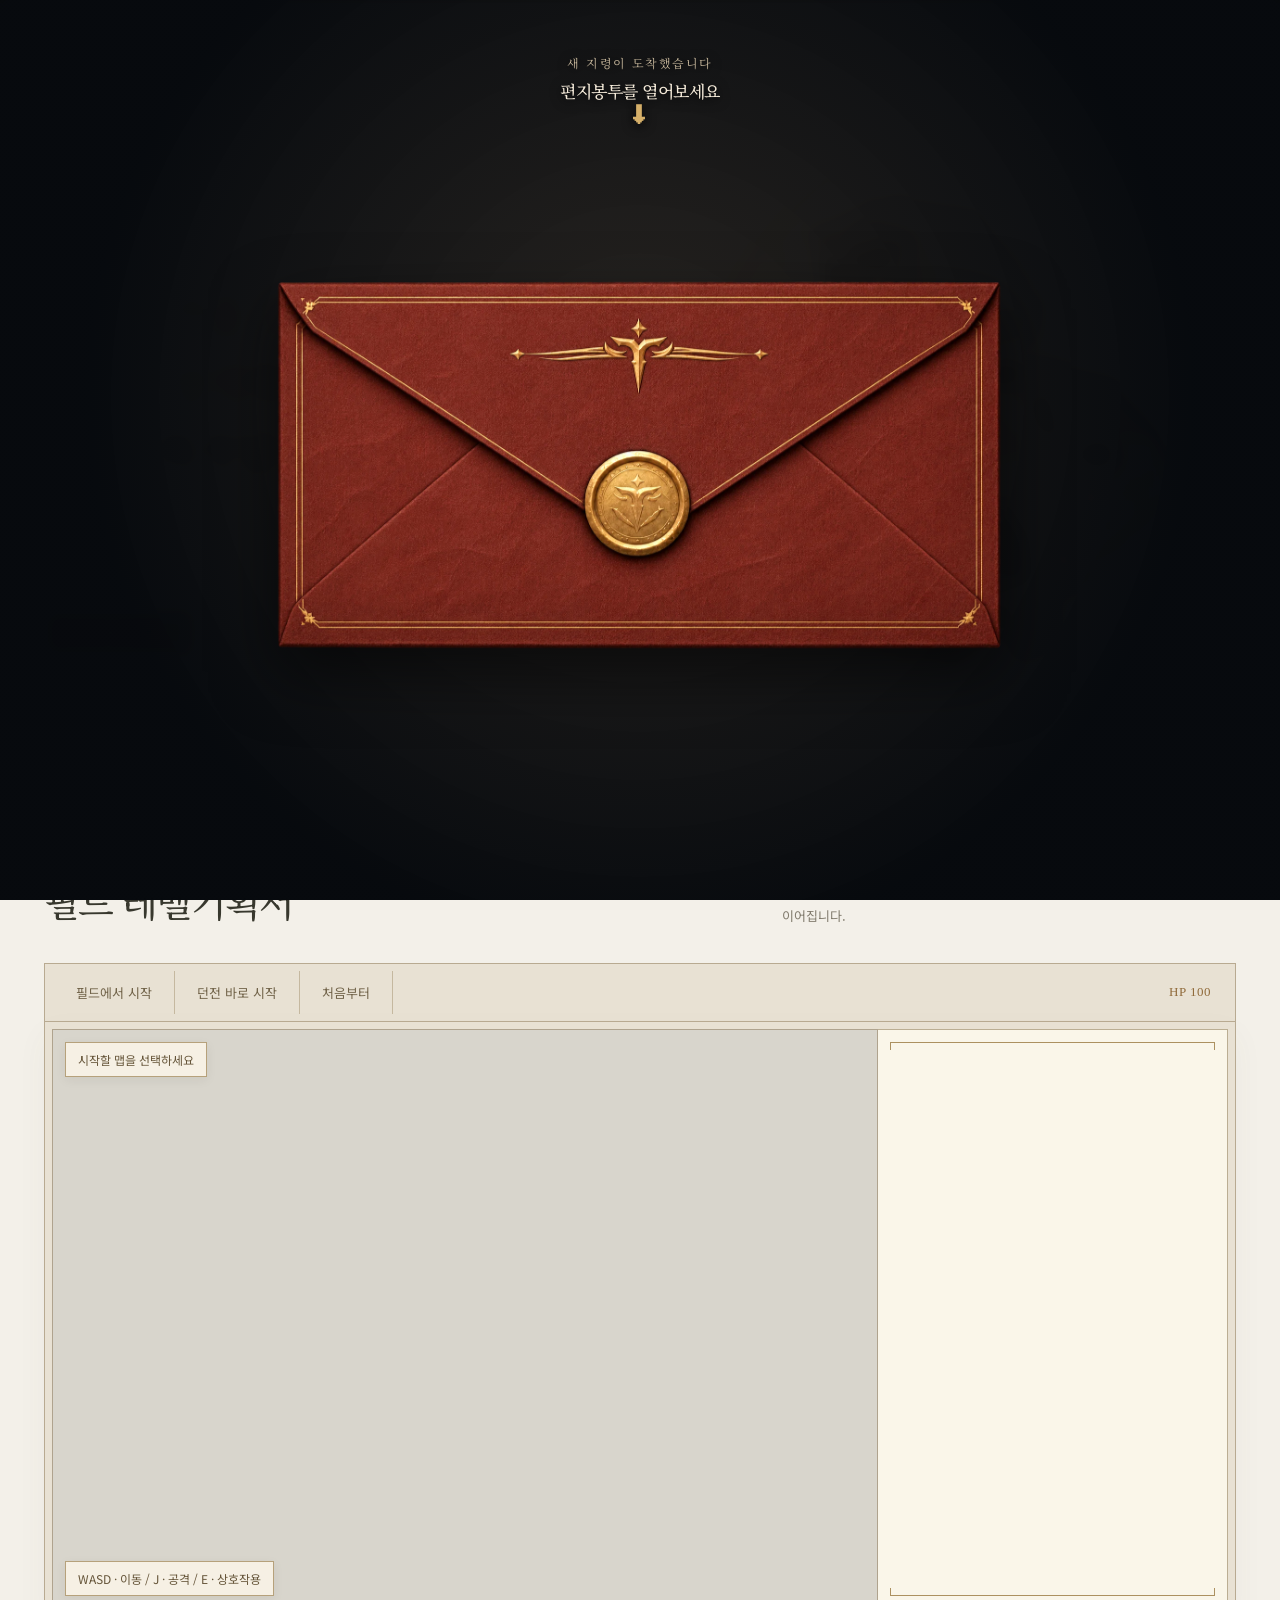
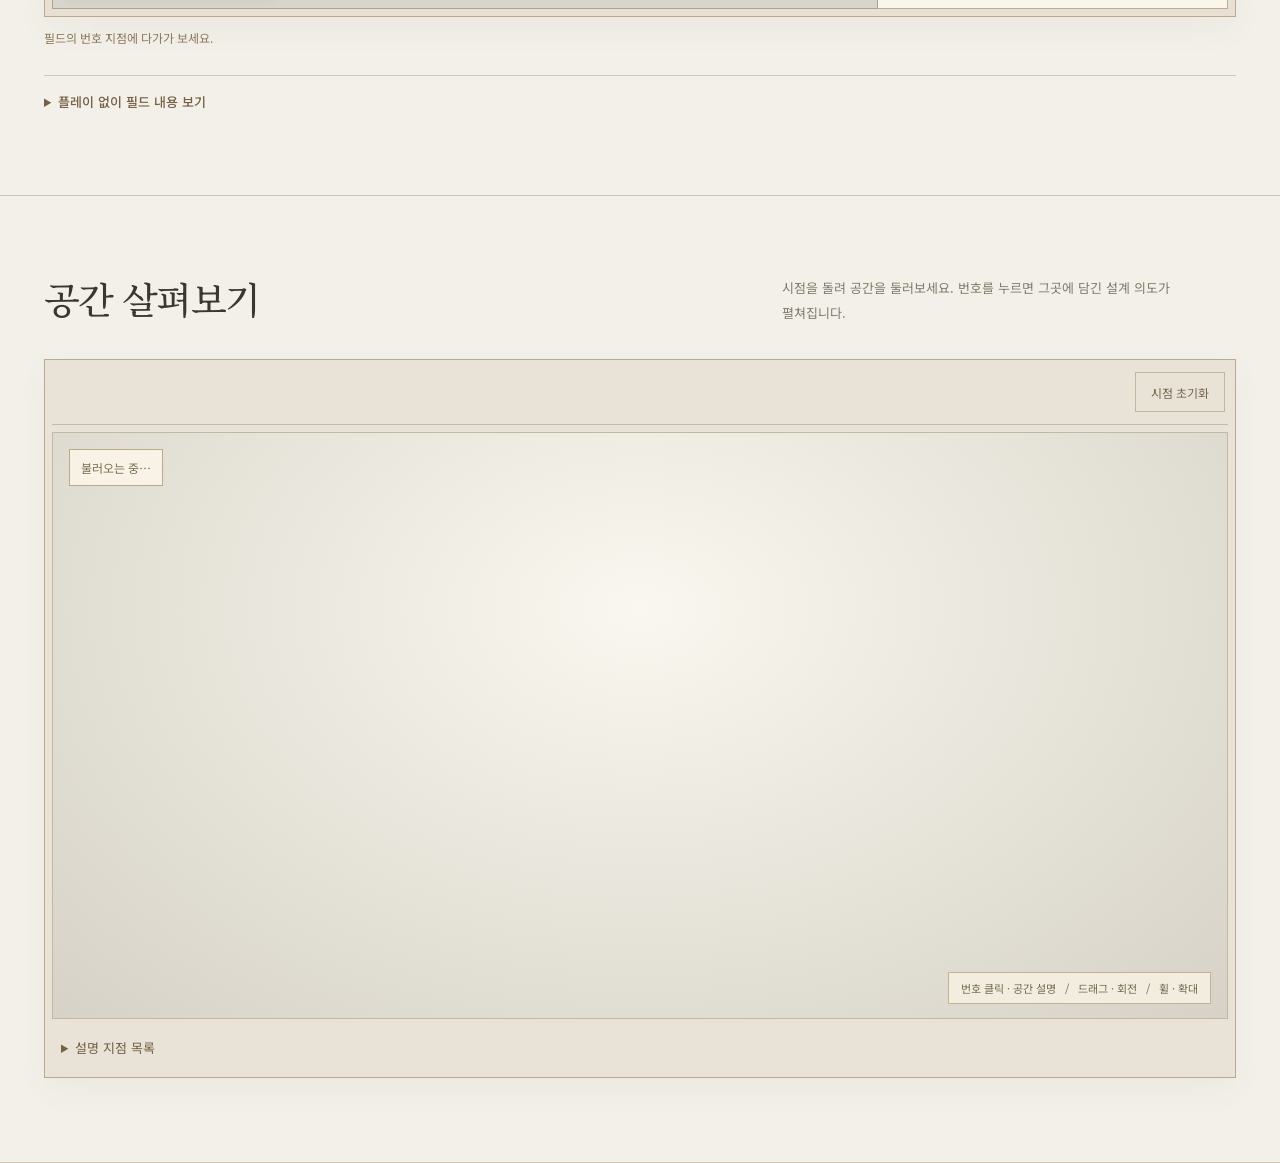
==== commit ca1c8c61: "Simplify site to requested play and map viewing features" ====
--- a/index.html
+++ b/index.html
@@ -74,10 +74,6 @@
     </div>
   </section>
 
-  <button id="mission-replay" class="mission-replay" type="button" hidden>
-    <span aria-hidden="true">◉</span> 지령서 다시 보기
-  </button>
-
   <header class="site-header">
     <a class="brand" href="#top" aria-label="처음으로">
       <span class="brand-kicker">레벨기획</span>
@@ -87,7 +83,6 @@
     <nav class="nav" aria-label="주 메뉴">
       <a href="#play">직접 플레이</a>
       <a href="#viewer">공간 살펴보기</a>
-      <a href="#about">소개</a>
     </nav>
   </header>
 
@@ -103,18 +98,16 @@
 
       <figure class="hero-world">
         <img src="./assets/images/field-overview.webp" width="766" height="789" alt="직접 제작한 필드의 성당과 두 갈래 진입로 전경" fetchpriority="high">
-        <figcaption><strong>필드 레벨기획서</strong><span>직접 설계 · 제작한 공간</span></figcaption>
-        <span id="focus-text" class="hero-route">필드 · 던전 · 역기획</span>
+        <figcaption><strong>필드 레벨기획서</strong></figcaption>
       </figure>
     </section>
 
     <section id="play" class="section play-section">
-      <div class="section-head"><div><p class="section-index">01</p><h2>필드 레벨기획서</h2></div><p class="section-desc">필드의 번호 지점을 탐색하며 설계 근거를 확인하세요. 성당 입구는 던전으로 이어집니다.</p></div>
+      <div class="section-head"><div><h2>필드 레벨기획서</h2></div><p class="section-desc">필드의 번호 지점을 탐색하며 설계 근거를 확인하세요. 성당 입구는 던전으로 이어집니다.</p></div>
       <div class="play-toolbar"><button type="button" id="play-field">필드에서 시작</button><button type="button" id="play-dungeon">던전 바로 시작</button><button type="button" id="play-reset">처음부터</button><span id="play-hp">HP 100</span></div>
       <div class="play-layout"><div class="play-stage"><canvas id="play-canvas" tabindex="0" aria-label="플레이 가능한 필드와 던전"></canvas><div id="play-status" class="play-status">시작할 맵을 선택하세요</div><div id="play-prompt" class="play-prompt">WASD · 이동 / J · 공격 / E · 상호작용</div></div><aside class="play-aside" aria-label="가까이 다가간 지역 설명"><div id="play-information" aria-live="polite"></div></aside></div>
       <p id="play-log" role="status">필드의 번호 지점에 다가가 보세요.</p>
       <div class="play-touch" aria-label="터치 조작"><div class="play-dpad"><button type="button" data-key="w" aria-label="앞으로">▲</button><span><button type="button" data-key="a" aria-label="왼쪽">◀</button><button type="button" data-key="s" aria-label="뒤로">▼</button><button type="button" data-key="d" aria-label="오른쪽">▶</button></span></div><div><button type="button" data-key="j">공격</button><button type="button" data-key="e">상호작용</button></div></div>
-      <p class="play-note">언리얼에서 제작한 맵과 기믹을 웹에서 체험할 수 있도록 재구성했습니다.</p>
       <details class="field-notes"><summary>플레이 없이 필드 내용 보기</summary><div id="field-note-links"></div></details>
       <dialog id="field-note-dialog" class="region-dialog" aria-labelledby="field-note-title"><button type="button" id="field-note-close" aria-label="설명 닫기">×</button><h3 id="field-note-title"></h3><div id="field-note-content"></div></dialog>
     </section>
@@ -122,7 +115,6 @@
     <section id="viewer" class="section viewer-section">
       <div class="section-head">
         <div>
-          <p class="section-index">02</p>
           <h2>공간 살펴보기</h2>
         </div>
         <p class="section-desc">
@@ -134,19 +126,8 @@
         <div class="viewer-toolbar">
           <div id="model-switcher" class="control-row" aria-label="모델 선택"></div>
 
-          <div class="toolbar-right">
-            <div class="control-row">
-              <button type="button" data-view="free">자유 보기</button>
-              <button type="button" data-view="top">위에서</button>
-              <button type="button" data-view="quarter" class="active">쿼터뷰</button>
-              <button type="button" data-view="reset">초기화</button>
-            </div>
-
-            <div class="control-row">
-              <button type="button" id="restore-colors" class="active">원본 색상</button>
-              <button type="button" id="toggle-grid">격자</button>
-              <button type="button" id="toggle-axis">축</button>
-            </div>
+          <div class="control-row">
+            <button type="button" data-view="reset">시점 초기화</button>
           </div>
         </div>
 
@@ -168,32 +149,9 @@
       </dialog>
     </section>
 
-    <section id="about" class="section about-section">
-      <div class="section-head">
-        <div>
-          <p class="section-index">03</p>
-          <h2>소개</h2>
-        </div>
-      </div>
-
-      <div class="about-grid">
-        <div>
-          <p class="about-kicker">레벨기획 접근법</p>
-          <p id="about-summary" class="about-summary"></p>
-        </div>
-
-        <div id="about-links" class="about-links"></div>
-      </div>
-    </section>
   </main>
 
-  <footer class="footer">
-    <span id="footer-name">레벨기획 포트폴리오</span>
-    <span>신진섭 · 레벨기획 포트폴리오</span>
-    <span class="asset-credit">맵 설계·제작 및 기획 문서: 신진섭 · 장식 문양: 로스트아크 모바일 공식 홈페이지 / © Smilegate</span>
-  </footer>
-
-  <script src="./js/mission-briefing.js?v=7"></script>
-  <script type="module" src="./js/app.js?v=18"></script>
+  <script src="./js/mission-briefing.js?v=8"></script>
+  <script type="module" src="./js/app.js?v=19"></script>
 </body>
 </html>
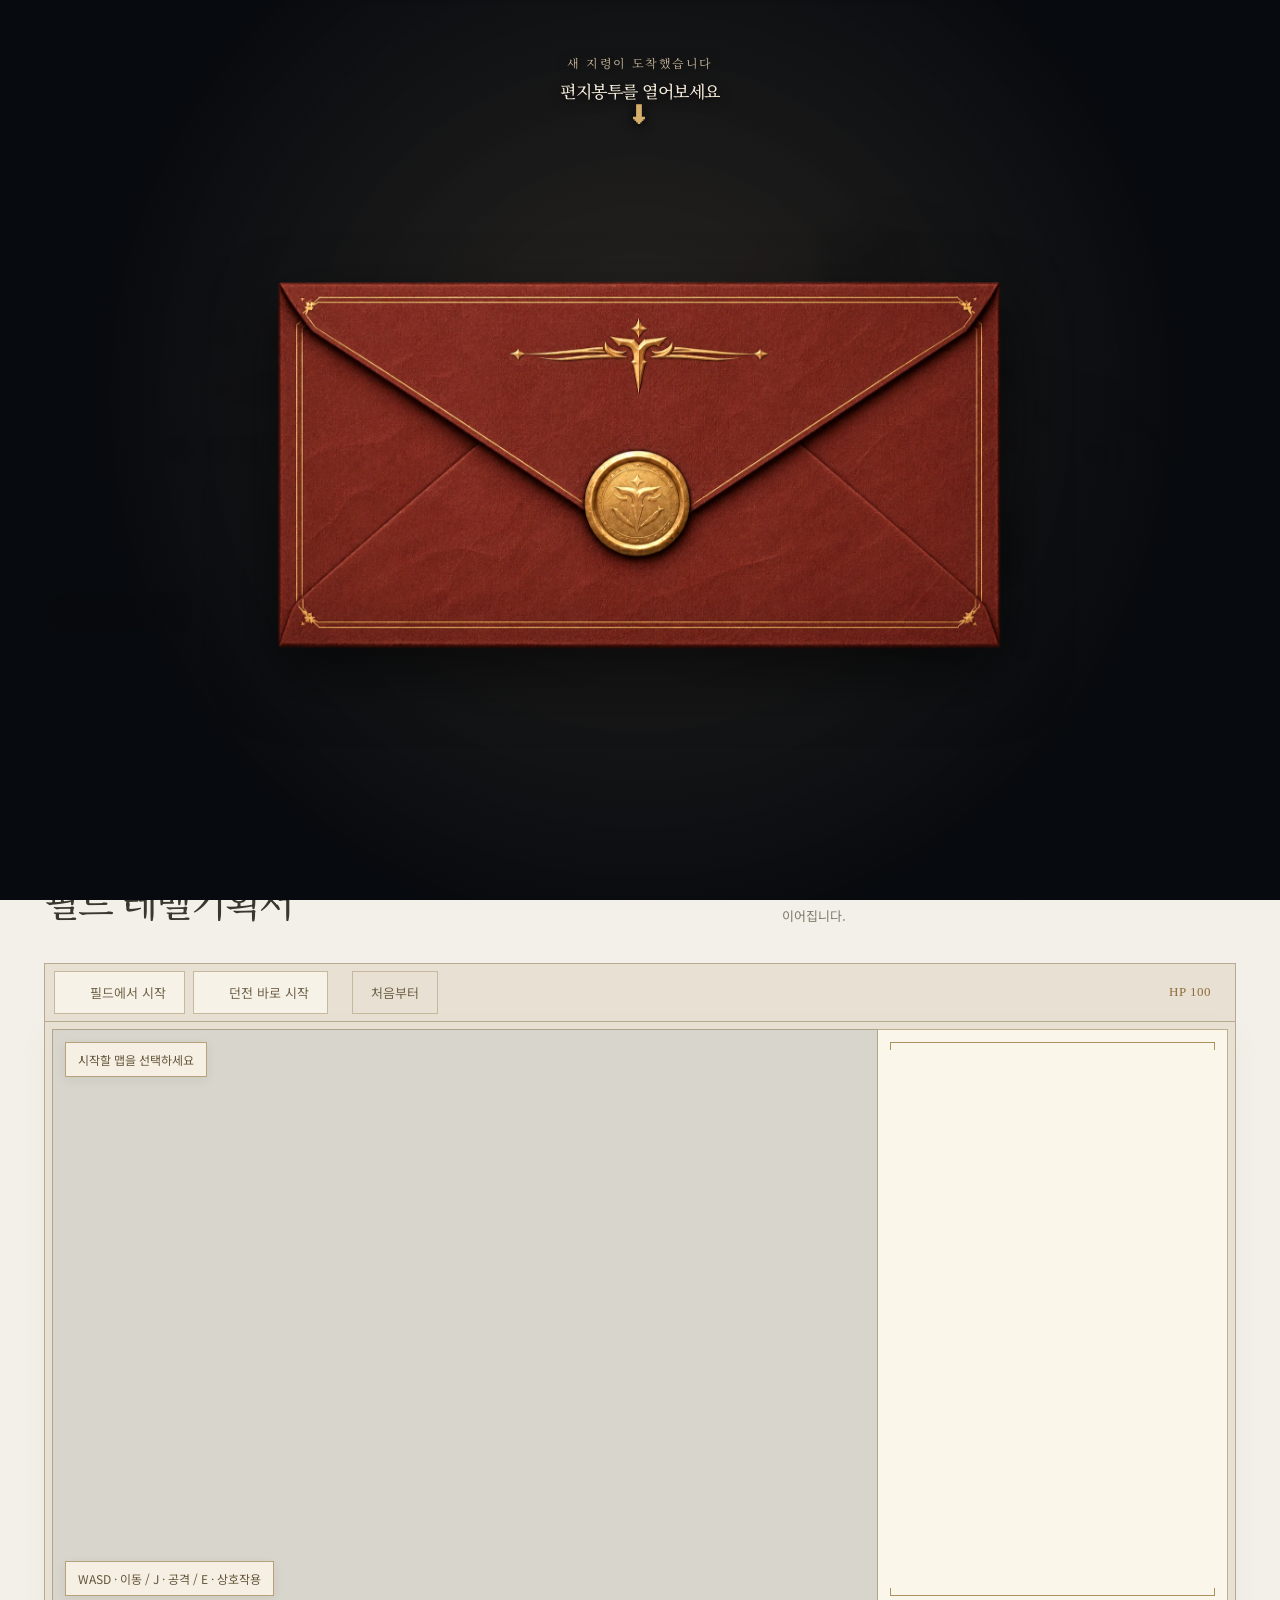
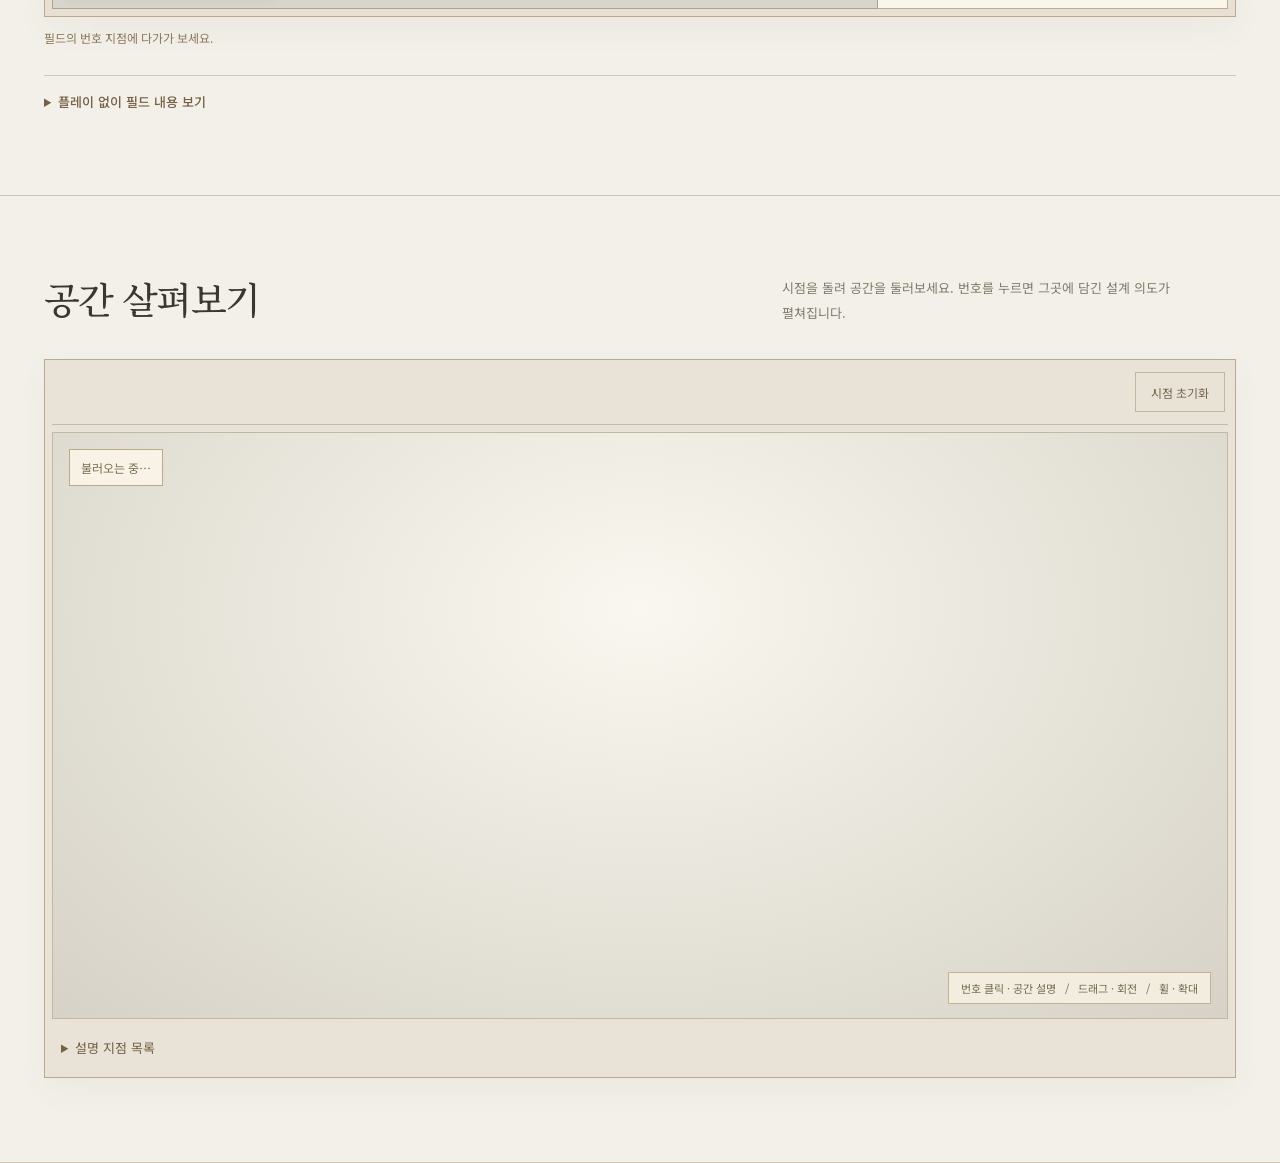
==== commit c259f465: "Refine heading spacing, selected map controls and numbered note panels" ====
--- a/index.html
+++ b/index.html
@@ -13,7 +13,7 @@
   <link href="https://fonts.googleapis.com/css2?family=Noto+Sans+KR:wght@400;500;600;700&amp;family=Noto+Serif+KR:wght@400;500;600;700&amp;display=swap" rel="stylesheet">
   <link rel="stylesheet" href="./css/style.css?v=16">
   <link rel="stylesheet" href="./css/briefing-letter.css?v=5">
-  <link rel="stylesheet" href="./css/game-theme.css?v=2">
+  <link rel="stylesheet" href="./css/game-theme.css?v=3">
   <script type="importmap">{"imports":{"three":"./vendor/three.module.js","three/addons/":"./vendor/addons/"}}</script>
 </head>
 <body class="mission-lock">
@@ -104,7 +104,7 @@
 
     <section id="play" class="section play-section">
       <div class="section-head"><div><h2>필드 레벨기획서</h2></div><p class="section-desc">필드의 번호 지점을 탐색하며 설계 근거를 확인하세요. 성당 입구는 던전으로 이어집니다.</p></div>
-      <div class="play-toolbar"><button type="button" id="play-field">필드에서 시작</button><button type="button" id="play-dungeon">던전 바로 시작</button><button type="button" id="play-reset">처음부터</button><span id="play-hp">HP 100</span></div>
+      <div class="play-toolbar"><button type="button" id="play-field" aria-pressed="false">필드에서 시작</button><button type="button" id="play-dungeon" aria-pressed="false">던전 바로 시작</button><button type="button" id="play-reset">처음부터</button><span id="play-hp">HP 100</span></div>
       <div class="play-layout"><div class="play-stage"><canvas id="play-canvas" tabindex="0" aria-label="플레이 가능한 필드와 던전"></canvas><div id="play-status" class="play-status">시작할 맵을 선택하세요</div><div id="play-prompt" class="play-prompt">WASD · 이동 / J · 공격 / E · 상호작용</div></div><aside class="play-aside" aria-label="가까이 다가간 지역 설명"><div id="play-information" aria-live="polite"></div></aside></div>
       <p id="play-log" role="status">필드의 번호 지점에 다가가 보세요.</p>
       <div class="play-touch" aria-label="터치 조작"><div class="play-dpad"><button type="button" data-key="w" aria-label="앞으로">▲</button><span><button type="button" data-key="a" aria-label="왼쪽">◀</button><button type="button" data-key="s" aria-label="뒤로">▼</button><button type="button" data-key="d" aria-label="오른쪽">▶</button></span></div><div><button type="button" data-key="j">공격</button><button type="button" data-key="e">상호작용</button></div></div>
@@ -152,6 +152,6 @@
   </main>
 
   <script src="./js/mission-briefing.js?v=8"></script>
-  <script type="module" src="./js/app.js?v=19"></script>
+  <script type="module" src="./js/app.js?v=20"></script>
 </body>
 </html>
--- a/css/game-theme.css
+++ b/css/game-theme.css
@@ -19,10 +19,10 @@
 .hero-copy{z-index:1}
 .eyebrow{display:flex;gap:14px;align-items:center;color:#8b7048;font-size:12px;font-weight:500;letter-spacing:.13em;margin-bottom:28px}
 .eyebrow::before{content:"";height:1px;width:44px;background:#a58b61}
-.hero h1{font-family:var(--display);font-weight:500;font-size:clamp(31px,3.25vw,45px);line-height:1.65;letter-spacing:-.055em;max-width:none}
+.hero h1{font-family:var(--display);font-weight:500;font-size:clamp(31px,3.25vw,45px);line-height:1.45;letter-spacing:-.055em;max-width:none}
 .hero h1 .hero-emphasis{color:#cd6b34;font-weight:600}
-.hero-summary{font-size:15px;line-height:2.1;margin-top:26px;color:#6c695e;max-width:none;white-space:pre-line;word-break:keep-all;overflow-wrap:normal}
-.hero-actions{gap:12px;margin-top:36px}
+.hero-summary{font-size:15px;line-height:1.95;margin-top:22px;color:#6c695e;max-width:none;white-space:pre-line;word-break:keep-all;overflow-wrap:normal}
+.hero-actions{gap:12px;margin-top:30px}
 .link-button,.project-link{border:1px solid #b3a185;background:transparent;color:#635339;min-height:46px;padding:0 24px;letter-spacing:.035em;font-size:13px}
 .link-button.primary,.project-link.primary{background:#876740;color:#fff8e9;border-color:#765637;box-shadow:inset 0 0 0 3px #876740,inset 0 0 0 4px #c9ab79}
 .link-button.primary::after{content:"›";font:24px var(--display);margin-left:24px}
@@ -41,10 +41,15 @@
 .section h2{font:500 clamp(27px,3vw,37px)/1.45 var(--display);letter-spacing:-.045em;color:#38382e;word-break:keep-all}
 .section-desc{font-size:13px;line-height:1.9;color:#817b6d;word-break:keep-all}
 .play-section{border-top:1px solid var(--line)}
-.play-toolbar{margin:0;gap:0;border:1px solid #b8aa91;border-bottom:0;background:#e8e1d3;padding:7px 9px}
-.play-toolbar button{background:transparent;border:0;border-right:1px solid #c5b89f;color:#716349;border-radius:0;font-size:13px;padding:11px 22px;min-height:43px}
-.play-toolbar button.active{color:#fff6e3;background:#826b48;border-right-color:transparent;box-shadow:inset 0 0 0 1px #6d583b,inset 0 0 0 3px #d3bd922e}
-.play-toolbar button:hover{background:#d7c8ae;color:#423727}
+.play-toolbar{margin:0;gap:8px;border:1px solid #b8aa91;border-bottom:0;background:#e8e1d3;padding:7px 9px}
+.play-toolbar button{background:#f7f2e8;border:1px solid #c5b89f;color:#716349;border-radius:0;font-size:13px;padding:11px 18px;min-height:43px}
+.play-toolbar button.active{color:#fff6e3;background:#826440;border-color:#755531;box-shadow:inset 0 0 0 3px #826440,inset 0 0 0 4px #c9ab79}
+.play-toolbar button:hover{background:#e8ddcb;color:#423727}
+.play-toolbar button.active:hover{background:#705131;color:#fff6e3;box-shadow:inset 0 0 0 3px #705131,inset 0 0 0 4px #c9ab79}
+.play-toolbar button[aria-pressed]{display:inline-flex;align-items:center;gap:10px}
+.play-toolbar button[aria-pressed]::before{content:"";width:7px;height:7px;flex:none;background:currentColor;transform:rotate(45deg);opacity:0}
+.play-toolbar button[aria-pressed="true"]::before{opacity:1}
+#play-reset{margin-left:16px;background:transparent}
 #play-hp{color:#906a3a;font:500 13px Georgia,serif;padding:0 15px;letter-spacing:.04em}
 .play-layout{gap:0;border:1px solid #b8aa91;padding:7px;background:#e8e1d3;grid-template-columns:minmax(0,1fr) minmax(300px,350px);box-shadow:0 13px 30px #5e523c0b}
 .play-stage{border:1px solid #afa38e;background:#d8d5cc;height:clamp(390px,46vw,580px)}
@@ -52,8 +57,8 @@
 .play-aside::before,.play-aside::after{content:"";position:absolute;pointer-events:none;left:12px;right:12px;height:7px;border-left:1px solid #ac9160;border-right:1px solid #ac9160}
 .play-aside::before{top:12px;border-top:1px solid #ac9160}.play-aside::after{bottom:12px;border-bottom:1px solid #ac9160}
 .play-aside h3{font:600 21px/1.55 var(--display);color:#755b35;margin-bottom:22px;padding-bottom:16px;border-bottom:1px solid #d6cab1;word-break:keep-all}
-.play-aside #play-information p{font-size:13px;line-height:1.95;margin-bottom:17px;overflow-wrap:normal}
-.play-aside #play-information mark,.region-dialog #field-note-content mark,.viewer-note-dialog #viewer-note-content mark{background:linear-gradient(transparent 47%,#dec28a77 47%,#dec28a77 92%,transparent 92%);font-weight:700;color:#50432e}
+.play-aside #play-information p{font-size:15px;line-height:1.85;margin-bottom:22px;overflow-wrap:normal}
+.play-aside #play-information mark,.region-dialog #field-note-content mark,.viewer-note-dialog #viewer-note-content mark{background:linear-gradient(transparent 38%,#f1d99899 38%,#f1d99899 94%,transparent 94%);font-weight:700;color:#433925;padding:0 .06em;box-decoration-break:clone;-webkit-box-decoration-break:clone}
 .play-status,.play-prompt{border-radius:0;border:1px solid #b6a17b;background:#f8f3e6ed;color:#66553a;font-size:12px;box-shadow:0 3px 10px #29241410}
 #play-log{font-size:12px;color:#88785d;margin:12px 0 0!important}
 .play-note{color:#92897a;font-size:11px;max-width:900px;line-height:1.8}
@@ -77,8 +82,8 @@
 .region-dialog h3,.viewer-note-dialog h3{font:600 25px/1.6 var(--display);color:#6f542e;margin:0 30px 22px 0;border-bottom:1px solid #d1c1a2;padding-bottom:18px}
 #field-note-close,.viewer-note-dialog #viewer-note-close{position:absolute;right:13px;top:11px;border:0;background:none;color:#8a7450;font:28px Georgia;cursor:pointer;padding:4px 8px}
 .viewer-note-dialog #viewer-note-source{color:#977e54;font-size:11px;letter-spacing:.08em}
-.viewer-note-dialog #viewer-note-content p{font-size:15px;line-height:1.95}
-.region-dialog #field-note-content p{line-height:1.95;font-size:14px;overflow-wrap:normal}
+.viewer-note-dialog #viewer-note-content p{font-size:15px;line-height:1.85;word-break:keep-all;overflow-wrap:normal}
+.region-dialog #field-note-content p{line-height:1.85;font-size:15px;overflow-wrap:normal}
 .portfolio-grid{gap:26px}
 .project-card{padding:0 0 25px;background:transparent;border:0;border-bottom:1px solid #b3a184;min-height:0;position:relative}
 .project-card:hover{border-color:#8f6d40}
@@ -103,8 +108,16 @@
 .mission-replay:hover{color:#583e1d;border-color:#8a6c3e;background:#eee3cc}
 @media(min-width:1500px){.hero{min-height:750px}.hero-world>img{max-height:520px}.hero::before{width:780px;height:780px;right:-130px}}
 @media(max-width:1050px){.site-header{padding:0 28px}.nav{gap:25px}.hero{padding:62px 32px;grid-template-columns:1.2fr 1fr;min-height:610px;gap:10px}.hero h1{font-size:34px}.hero-summary{font-size:13px}.hero-world>img{max-height:380px}.hero::before{width:570px;height:570px;right:-130px;top:30px}.section{padding:64px 32px}.section-head{grid-template-columns:1fr 1fr;gap:25px}.play-layout{grid-template-columns:minmax(0,1fr) 300px}.play-aside{padding:28px 23px}.project-visual{height:200px}.portfolio-grid{grid-template-columns:repeat(3,minmax(0,1fr));gap:18px}.project-card h3{font-size:21px}}
-@media(max-width:800px){.site-header{min-height:78px;padding:0 22px}.brand{min-width:100px;padding-right:12px}.brand-name{font-size:23px}.nav{gap:20px}.nav a{font-size:12px;padding:29px 0}.hero{grid-template-columns:1fr;min-height:0;padding:56px 28px 44px;gap:30px}.hero h1{font-size:clamp(29px,5.4vw,40px);line-height:1.65}.hero-copy{max-width:610px}.hero-world>img{max-height:370px;width:auto;max-width:100%}.hero-world{padding:0}.hero-world figcaption{margin-top:15px}.hero::before{width:610px;height:610px;right:-200px;top:390px}.hero-summary{font-size:14px}.hero-actions{margin-top:26px}.section{padding:55px 24px 64px}.section-head{grid-template-columns:1fr;gap:17px}.section-desc{max-width:540px}.play-layout{grid-template-columns:1fr}.play-stage{height:clamp(360px,80vw,570px)}.play-aside{border-left:1px solid #bbae93;border-top:0;min-height:140px;max-height:370px;padding:28px}.play-aside:has(#play-information:empty){min-height:100px}.portfolio-grid{grid-template-columns:1fr;gap:34px}.project-visual{height:290px}.project-card h3{font-size:26px}.project-role{max-width:500px}.project-actions{margin-top:0}.viewer-toolbar{gap:12px;flex-direction:column;align-items:stretch}.toolbar-right{justify-content:flex-start}.viewer-stage,#viewer-canvas{min-height:430px}.viewer-help{font-size:10px;left:10px;right:auto;bottom:10px}.footer{padding:28px 24px 85px}}
-@media(max-width:480px){.site-header{padding:13px 20px;min-height:100px;align-items:flex-start;gap:12px;flex-direction:column}.brand{padding:0;min-width:0;gap:12px;flex-direction:row;align-items:baseline}.brand-kicker{font-size:10px}.brand-name{font-size:22px}.nav{width:100%;justify-content:space-between;gap:8px}.nav a{font-size:11px;padding:4px 0}.nav a::after{bottom:-7px}.hero{padding:40px 22px 38px}.eyebrow{font-size:10px;margin-bottom:19px}.hero h1{font-size:clamp(23px,6.1vw,29px);letter-spacing:-.065em}.hero-summary{font-size:12px;line-height:2}.hero-actions{gap:8px}.link-button{font-size:12px;min-height:45px;padding:0 17px}.link-button.primary::after{margin-left:15px}.hero-world>img{max-height:310px}.hero-world figcaption{font-size:10px}.hero-world figcaption::before,.hero-world figcaption::after{width:20px}.hero::before{width:460px;height:460px;top:375px;right:-100px}.section{padding:43px 18px 55px}.section h2{font-size:27px}.section-head{margin-bottom:25px}.section-desc{font-size:12px}.play-toolbar{padding:6px}.play-toolbar button{padding:9px 10px;font-size:11px;min-height:37px}#play-hp{font-size:11px;padding:0 7px}.play-aside{padding:25px 22px}.play-aside #play-information p{font-size:13px}.play-note{font-size:10px}.control-row button{font-size:11px;padding:0 11px;min-height:36px}.viewer-stage,#viewer-canvas{min-height:390px}.region-dialog,.viewer-note-dialog{padding:32px 24px}.region-dialog h3,.viewer-note-dialog h3{font-size:22px}.viewer-note-dialog #viewer-note-content p{font-size:14px}.about-summary{font-size:22px}.mission-replay{right:12px;bottom:12px}}
+@media(max-width:800px){.site-header{min-height:78px;padding:0 22px}.brand{min-width:100px;padding-right:12px}.brand-name{font-size:23px}.nav{gap:20px}.nav a{font-size:12px;padding:29px 0}.hero{grid-template-columns:1fr;min-height:0;padding:56px 28px 44px;gap:30px}.hero h1{font-size:clamp(29px,5.4vw,40px);line-height:1.45}.hero-copy{max-width:610px}.hero-world>img{max-height:370px;width:auto;max-width:100%}.hero-world{padding:0}.hero-world figcaption{margin-top:15px}.hero::before{width:610px;height:610px;right:-200px;top:390px}.hero-summary{font-size:14px}.hero-actions{margin-top:26px}.section{padding:55px 24px 64px}.section-head{grid-template-columns:1fr;gap:17px}.section-desc{max-width:540px}.play-layout{grid-template-columns:1fr}.play-stage{height:clamp(360px,80vw,570px)}.play-aside{border-left:1px solid #bbae93;border-top:0;min-height:140px;max-height:370px;padding:28px}.play-aside:has(#play-information:empty){min-height:100px}.portfolio-grid{grid-template-columns:1fr;gap:34px}.project-visual{height:290px}.project-card h3{font-size:26px}.project-role{max-width:500px}.project-actions{margin-top:0}.viewer-toolbar{gap:12px;flex-direction:column;align-items:stretch}.toolbar-right{justify-content:flex-start}.viewer-stage,#viewer-canvas{min-height:430px}.viewer-help{font-size:10px;left:10px;right:auto;bottom:10px}.footer{padding:28px 24px 85px}}
+@media(max-width:480px){.site-header{padding:13px 20px;min-height:100px;align-items:flex-start;gap:12px;flex-direction:column}.brand{padding:0;min-width:0;gap:12px;flex-direction:row;align-items:baseline}.brand-kicker{font-size:10px}.brand-name{font-size:22px}.nav{width:100%;justify-content:space-between;gap:8px}.nav a{font-size:11px;padding:4px 0}.nav a::after{bottom:-7px}.hero{padding:40px 22px 38px}.eyebrow{font-size:10px;margin-bottom:19px}.hero h1{font-size:clamp(23px,6.1vw,29px);letter-spacing:-.065em}.hero-summary{font-size:12px;line-height:2}.hero-actions{gap:8px}.link-button{font-size:12px;min-height:45px;padding:0 17px}.link-button.primary::after{margin-left:15px}.hero-world>img{max-height:310px}.hero-world figcaption{font-size:10px}.hero-world figcaption::before,.hero-world figcaption::after{width:20px}.hero::before{width:460px;height:460px;top:375px;right:-100px}.section{padding:43px 18px 55px}.section h2{font-size:27px}.section-head{margin-bottom:25px}.section-desc{font-size:12px}.play-toolbar{padding:6px}.play-toolbar button{padding:9px 10px;font-size:11px;min-height:37px}#play-hp{font-size:11px;padding:0 7px}.play-aside{padding:25px 22px}.play-aside #play-information p{font-size:14px}.play-note{font-size:10px}.control-row button{font-size:11px;padding:0 11px;min-height:36px}.viewer-stage,#viewer-canvas{min-height:390px}.region-dialog,.viewer-note-dialog{padding:32px 24px}.region-dialog h3,.viewer-note-dialog h3{font-size:22px}.viewer-note-dialog #viewer-note-content p{font-size:14px}.about-summary{font-size:22px}.mission-replay{right:12px;bottom:12px}}
 @media(prefers-reduced-motion:reduce){html{scroll-behavior:auto}*,*::before,*::after{transition:none!important}}
 .play-status,.play-prompt{z-index:2}
 .project-visual img:not(.project-crest){mix-blend-mode:multiply}
+
+/* Shared explanation headings: same number as the point on the map. */
+.note-heading{display:flex;align-items:center;gap:12px}
+.note-number{display:inline-flex;align-items:center;justify-content:center;flex:0 0 36px;width:36px;height:36px;border-radius:50%;background:#876740;color:#fff6e3;border:1px solid #795a33;box-shadow:inset 0 0 0 2px #faf1df,inset 0 0 0 3px #876740;font:400 22px/1 Georgia,serif}
+.note-heading-text{min-width:0;word-break:keep-all;overflow-wrap:normal}
+.region-dialog #field-note-content p,.viewer-note-dialog #viewer-note-content p{margin:0 0 22px}
+.play-aside #play-information p:last-child,.region-dialog #field-note-content p:last-child,.viewer-note-dialog #viewer-note-content p:last-child{margin-bottom:0}
+@media(max-width:480px){.play-toolbar{gap:6px}.play-toolbar button[aria-pressed]{gap:7px}#play-reset{margin-left:6px}.note-heading{gap:10px}.note-number{flex-basis:32px;width:32px;height:32px;font-size:20px}}
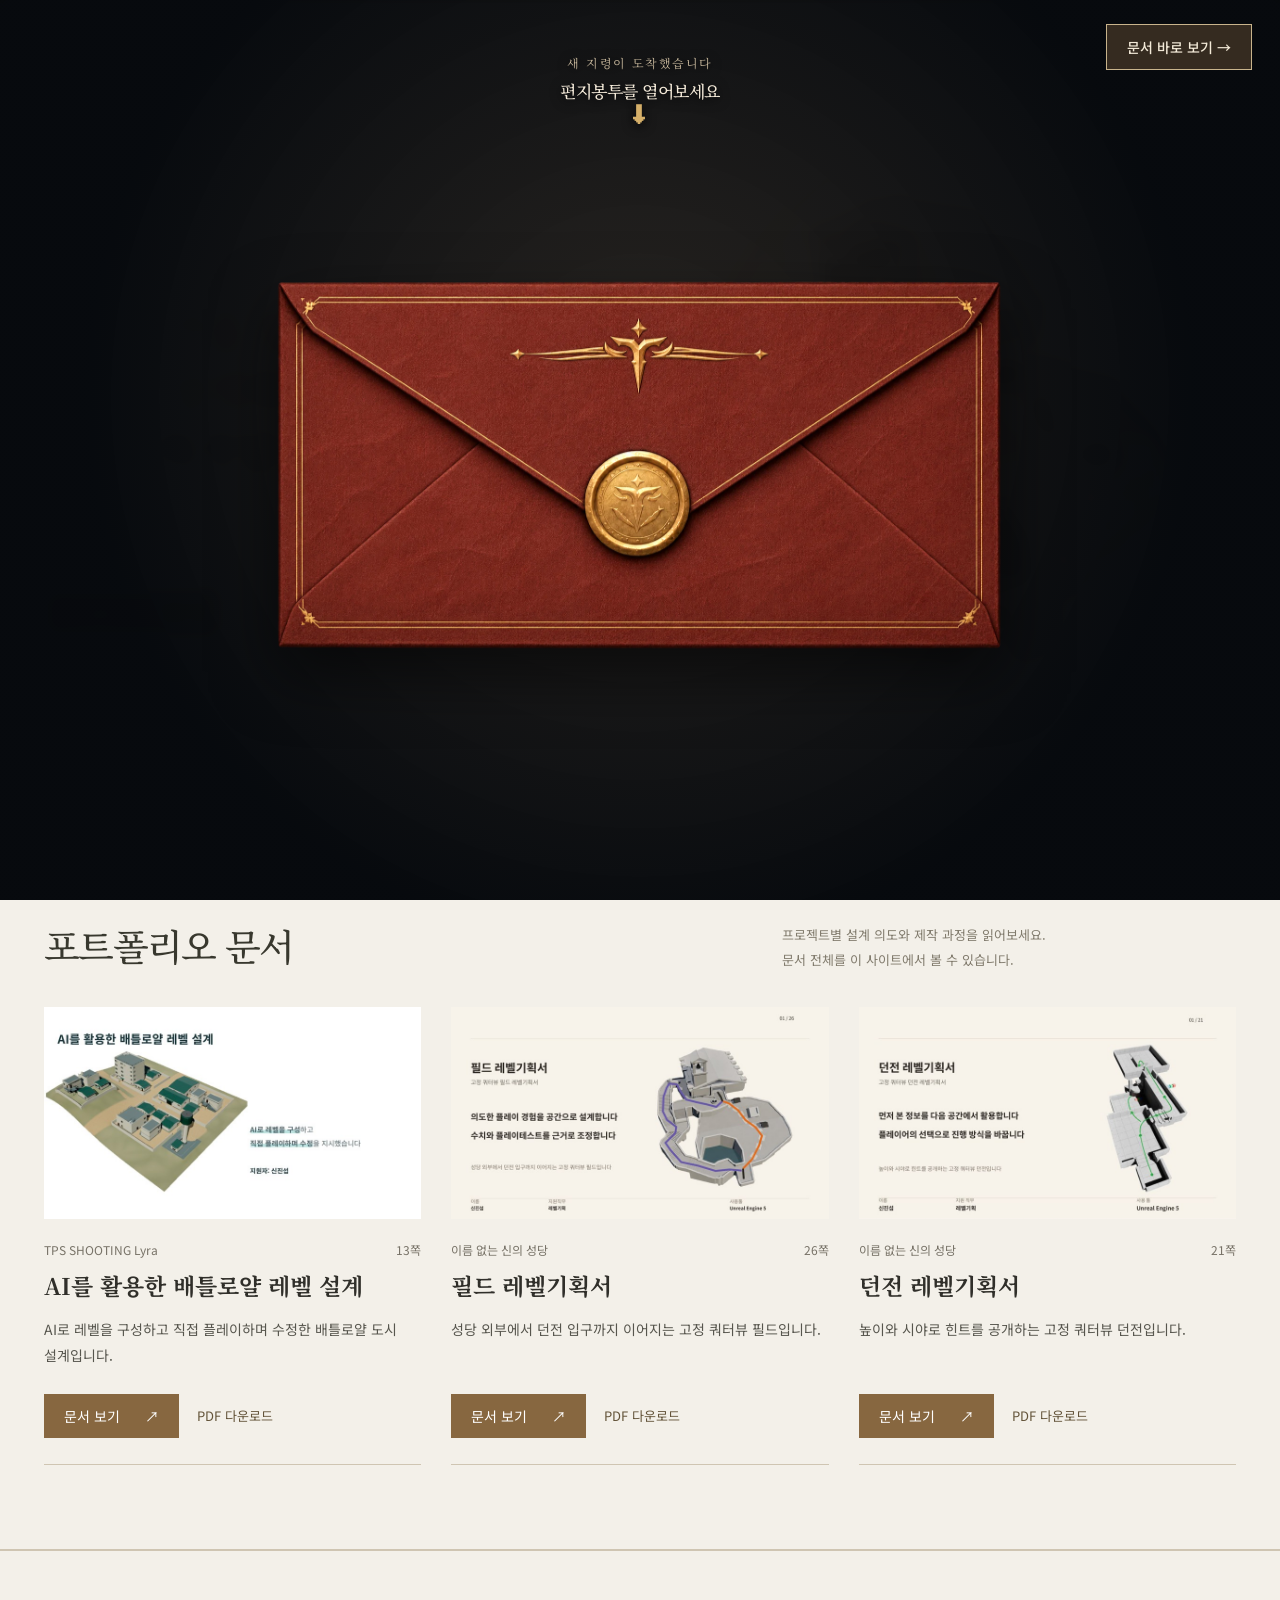
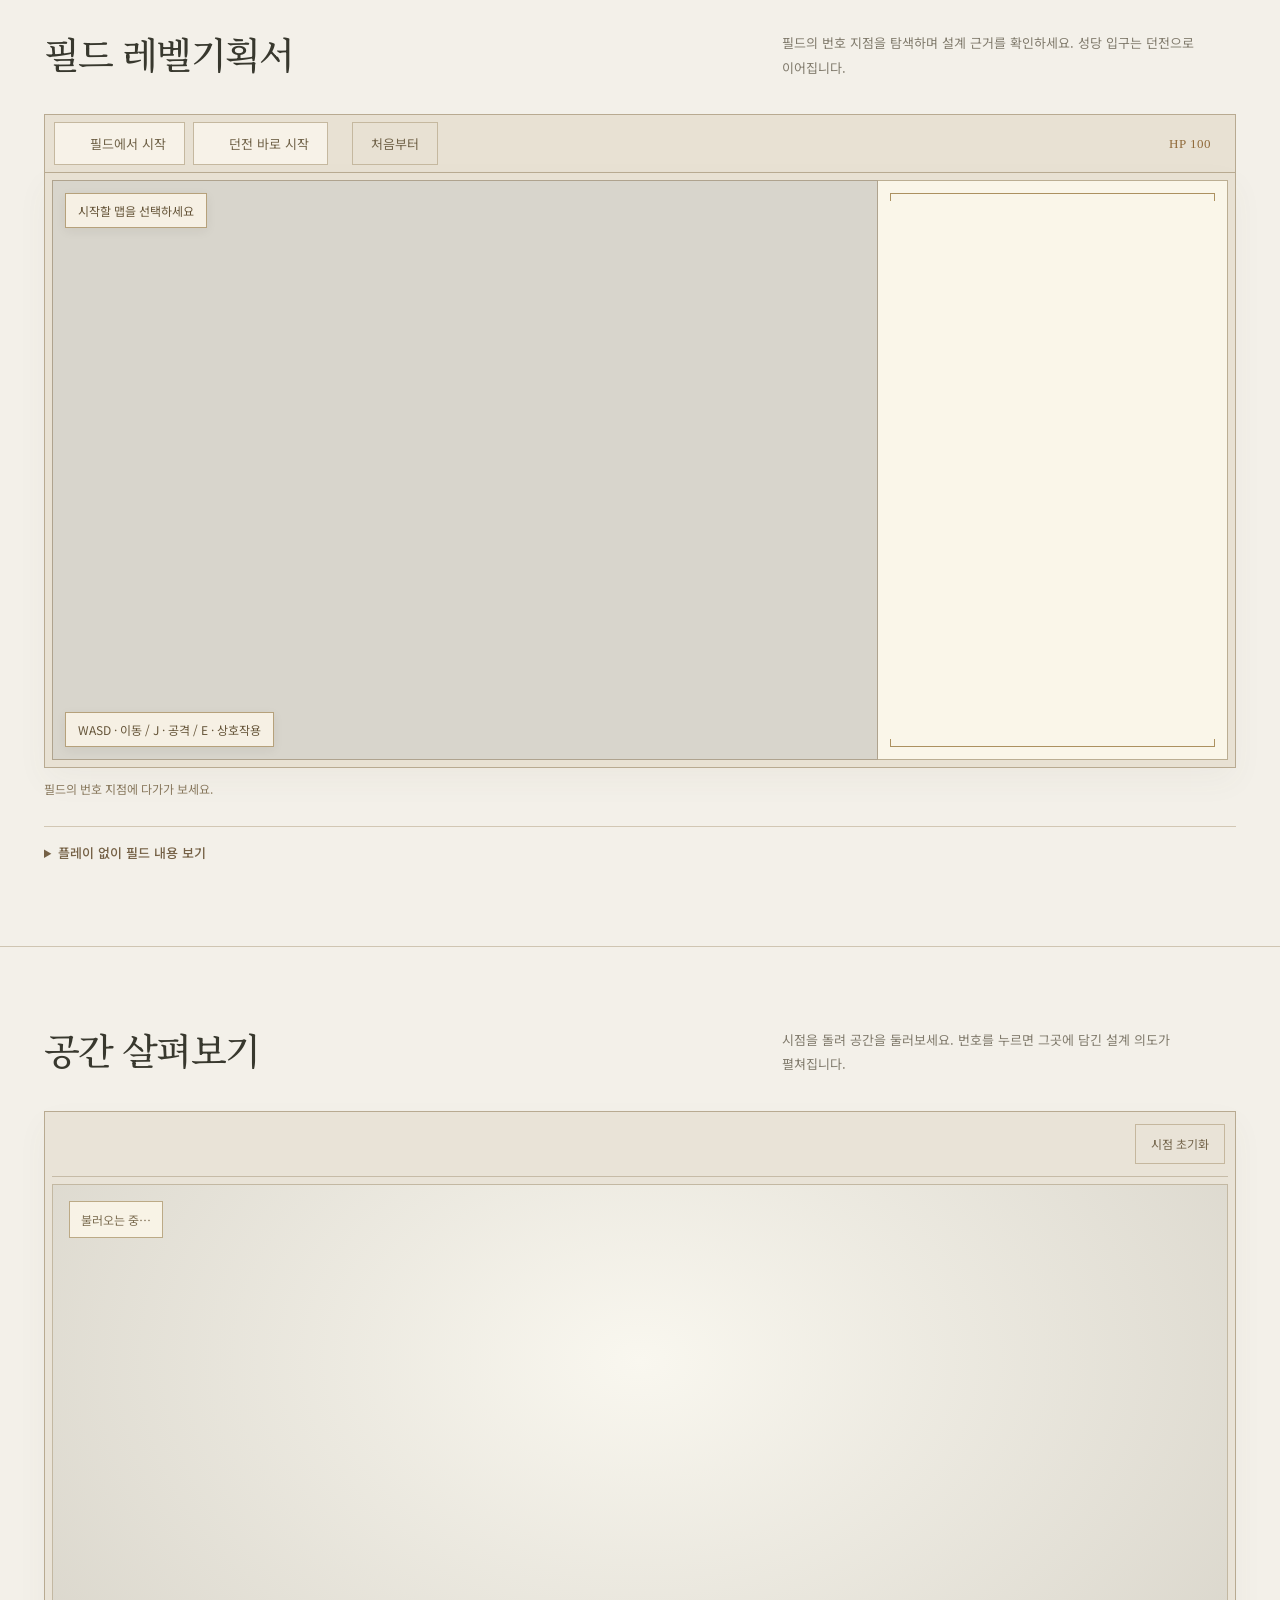
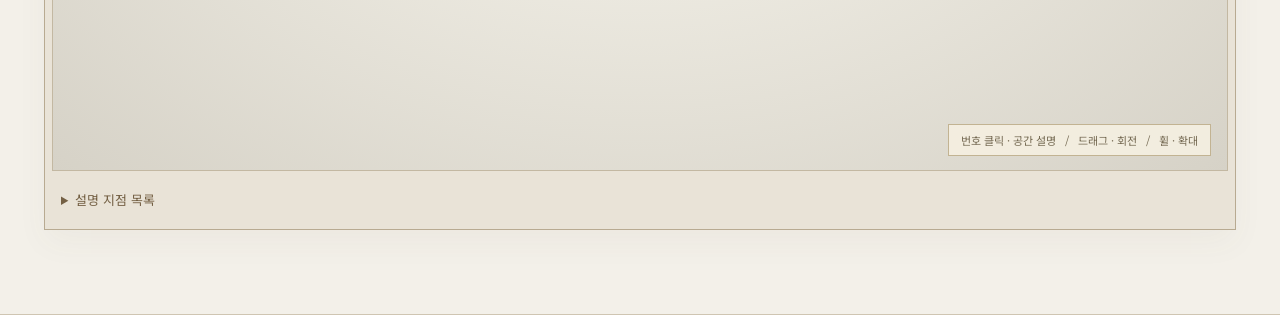
==== commit dfa77b0a: "Add in-site Lyra, field and dungeon portfolio readers" ====
--- a/index.html
+++ b/index.html
@@ -14,11 +14,13 @@
   <link rel="stylesheet" href="./css/style.css?v=16">
   <link rel="stylesheet" href="./css/briefing-letter.css?v=5">
   <link rel="stylesheet" href="./css/game-theme.css?v=3">
+  <link rel="stylesheet" href="./css/documents.css?v=1">
   <script type="importmap">{"imports":{"three":"./vendor/three.module.js","three/addons/":"./vendor/addons/"}}</script>
 </head>
 <body class="mission-lock">
   <section id="mission-briefing" class="mission-briefing is-sealed" role="dialog" aria-modal="true" aria-labelledby="mission-title">
     <div class="mission-shade"></div>
+    <button id="mission-documents" class="mission-documents" type="button">문서 바로 보기 →</button>
 
     <div class="mission-stage">
       <div class="mission-prompt">
@@ -81,6 +83,7 @@
     </a>
 
     <nav class="nav" aria-label="주 메뉴">
+      <a href="#portfolio">포트폴리오 문서</a>
       <a href="#play">직접 플레이</a>
       <a href="#viewer">공간 살펴보기</a>
     </nav>
@@ -102,6 +105,16 @@
       </figure>
     </section>
 
+<section id="portfolio" class="section document-section"><div class="section-head"><div><p class="eyebrow">설계와 검수 기록</p><h2>포트폴리오 문서</h2></div><p class="section-desc">프로젝트별 설계 의도와 제작 과정을 읽어보세요.<br>문서 전체를 이 사이트에서 볼 수 있습니다.</p></div><div class="document-grid"><article class="document-card">
+ <a class="document-cover" href="./lyra.html" aria-label="AI를 활용한 배틀로얄 레벨 설계 문서 보기"><img src="./assets/documents/lyra/cover.jpg" alt="AI를 활용한 배틀로얄 레벨 설계 표지" loading="lazy" width="800" height="450"></a>
+ <p class="document-project">TPS SHOOTING Lyra <span>13쪽</span></p><h3>AI를 활용한 배틀로얄 레벨 설계</h3><p class="document-description">AI로 레벨을 구성하고 직접 플레이하며 수정한 배틀로얄 도시 설계입니다.</p>
+ <div class="document-actions"><a class="document-button" href="./lyra.html">문서 보기 <span aria-hidden="true">↗</span></a><a class="document-download" href="./assets/documents/lyra/lyra.pdf" download="신진섭_lyra_포트폴리오.pdf">PDF 다운로드</a></div></article><article class="document-card">
+ <a class="document-cover" href="./field.html" aria-label="필드 레벨기획서 문서 보기"><img src="./assets/documents/field/cover.jpg" alt="필드 레벨기획서 표지" loading="lazy" width="800" height="450"></a>
+ <p class="document-project">이름 없는 신의 성당 <span>26쪽</span></p><h3>필드 레벨기획서</h3><p class="document-description">성당 외부에서 던전 입구까지 이어지는 고정 쿼터뷰 필드입니다.</p>
+ <div class="document-actions"><a class="document-button" href="./field.html">문서 보기 <span aria-hidden="true">↗</span></a><a class="document-download" href="./assets/documents/field/field.pdf" download="신진섭_field_포트폴리오.pdf">PDF 다운로드</a></div></article><article class="document-card">
+ <a class="document-cover" href="./dungeon.html" aria-label="던전 레벨기획서 문서 보기"><img src="./assets/documents/dungeon/cover.jpg" alt="던전 레벨기획서 표지" loading="lazy" width="800" height="450"></a>
+ <p class="document-project">이름 없는 신의 성당 <span>21쪽</span></p><h3>던전 레벨기획서</h3><p class="document-description">높이와 시야로 힌트를 공개하는 고정 쿼터뷰 던전입니다.</p>
+ <div class="document-actions"><a class="document-button" href="./dungeon.html">문서 보기 <span aria-hidden="true">↗</span></a><a class="document-download" href="./assets/documents/dungeon/dungeon.pdf" download="신진섭_dungeon_포트폴리오.pdf">PDF 다운로드</a></div></article></div></section>
     <section id="play" class="section play-section">
       <div class="section-head"><div><h2>필드 레벨기획서</h2></div><p class="section-desc">필드의 번호 지점을 탐색하며 설계 근거를 확인하세요. 성당 입구는 던전으로 이어집니다.</p></div>
       <div class="play-toolbar"><button type="button" id="play-field" aria-pressed="false">필드에서 시작</button><button type="button" id="play-dungeon" aria-pressed="false">던전 바로 시작</button><button type="button" id="play-reset">처음부터</button><span id="play-hp">HP 100</span></div>
@@ -151,7 +164,7 @@
 
   </main>
 
-  <script src="./js/mission-briefing.js?v=8"></script>
-  <script type="module" src="./js/app.js?v=20"></script>
+  <script src="./js/mission-briefing.js?v=9"></script>
+  <script type="module" src="./js/app.js?v=21"></script>
 </body>
 </html>
--- a/css/documents.css
+++ b/css/documents.css
@@ -0,0 +1,31 @@
+.document-section { scroll-margin-top: 110px; }
+.document-grid { display:grid; grid-template-columns:repeat(3,minmax(0,1fr)); gap:30px; }
+.document-card { min-width:0; display:flex; flex-direction:column; padding-bottom:26px; border-bottom:1px solid #cfc5b2; }
+.document-cover { display:flex; align-items:center; aspect-ratio:16/9; background:#e9e4d9; overflow:hidden; }
+.document-cover img { display:block; width:100%; height:100%; object-fit:contain; transition:transform .2s; }
+.document-cover:hover img { transform:scale(1.025); }
+.document-project { display:flex; justify-content:space-between; gap:12px; font-size:12px; color:#777267; margin:22px 0 10px; }
+.document-card h3 { font-family:"Noto Serif KR",serif; font-size:23px; line-height:1.55; color:#302f2a; margin:0 0 12px; word-break:keep-all; }
+.document-description { font-size:14px; color:#57564e; line-height:1.9; margin:0 0 25px; word-break:keep-all; }
+.document-actions { display:flex; align-items:center; flex-wrap:wrap; gap:18px; margin-top:auto; }
+.document-button { display:flex; gap:25px; align-items:center; padding:12px 20px; background:#876740; color:#fff!important; font-size:14px; text-decoration:none; }
+.document-download { font-size:13px; color:#635339; text-underline-offset:5px; }
+.mission-documents { position:absolute; top:24px; right:28px; z-index:20; padding:12px 20px; border:1px solid #c8b48c; color:#f3ead8; background:#352b20; cursor:pointer; font:500 14px "Noto Sans KR",sans-serif; }
+.document-reader { margin:0; background:#f3f0e9; color:#302f2a; font-family:"Noto Sans KR",sans-serif; }
+.document-reader * { box-sizing:border-box; }
+.document-reader a { color:#635339; text-underline-offset:5px; }
+.reader-header { display:flex; align-items:center; justify-content:space-between; gap:20px; min-height:80px; padding:20px max(24px,calc((100vw - 1280px)/2)); border-bottom:1px solid #cfc5b2; font-size:14px; }
+.reader-header a { text-decoration:none; }
+.reader-header span { font-family:"Noto Serif KR",serif; font-size:20px; }
+.reader-intro { max-width:1280px; margin:auto; padding:55px 24px 32px; }
+.reader-intro h1 { font:600 clamp(25px,3vw,38px)/1.5 "Noto Serif KR",serif; margin:12px 0; word-break:keep-all; }
+.reader-intro p { font-size:14px; line-height:1.9; color:#777267; word-break:keep-all; }
+.reader-controls { position:sticky; top:0; z-index:5; display:flex; align-items:center; justify-content:space-between; padding:12px max(24px,calc((100vw - 1232px)/2)); background:#faf8f2f5; border-block:1px solid #cfc5b2; font-size:14px; }
+.reader-controls select { font:inherit; padding:7px 20px 7px 10px; border:1px solid #b3a185; background:#fff; color:#302f2a; margin-left:6px; }
+.document-pages { max-width:1280px; margin:0 auto; padding:0 24px 30px; }
+.document-page { margin:28px 0 44px; scroll-margin-top:85px; }
+.document-page figcaption { color:#777267; font-size:13px; margin-bottom:12px; }
+.document-page img { display:block; width:100%; height:auto; box-shadow:0 3px 15px #302f2a18; background:white; }
+.reader-footer { max-width:1280px; margin:0 auto; padding:10px 24px 50px; display:flex; justify-content:space-between; font-size:14px; }
+@media(max-width:800px) { .document-grid { grid-template-columns:1fr; gap:40px; } .document-card h3 { font-size:24px; } .document-cover { max-height:400px; } .reader-header { padding:18px; gap:10px; font-size:12px; } .reader-header span { display:none; } .reader-intro { padding:30px 18px 20px; } .reader-controls { padding:10px 18px; font-size:12px; } .document-pages { padding:0 10px 20px; } .document-page { margin:20px 0 30px; } .mission-documents { top:15px; right:15px; } }
+@media(prefers-reduced-motion:reduce) { .document-cover img { transition:none; } }
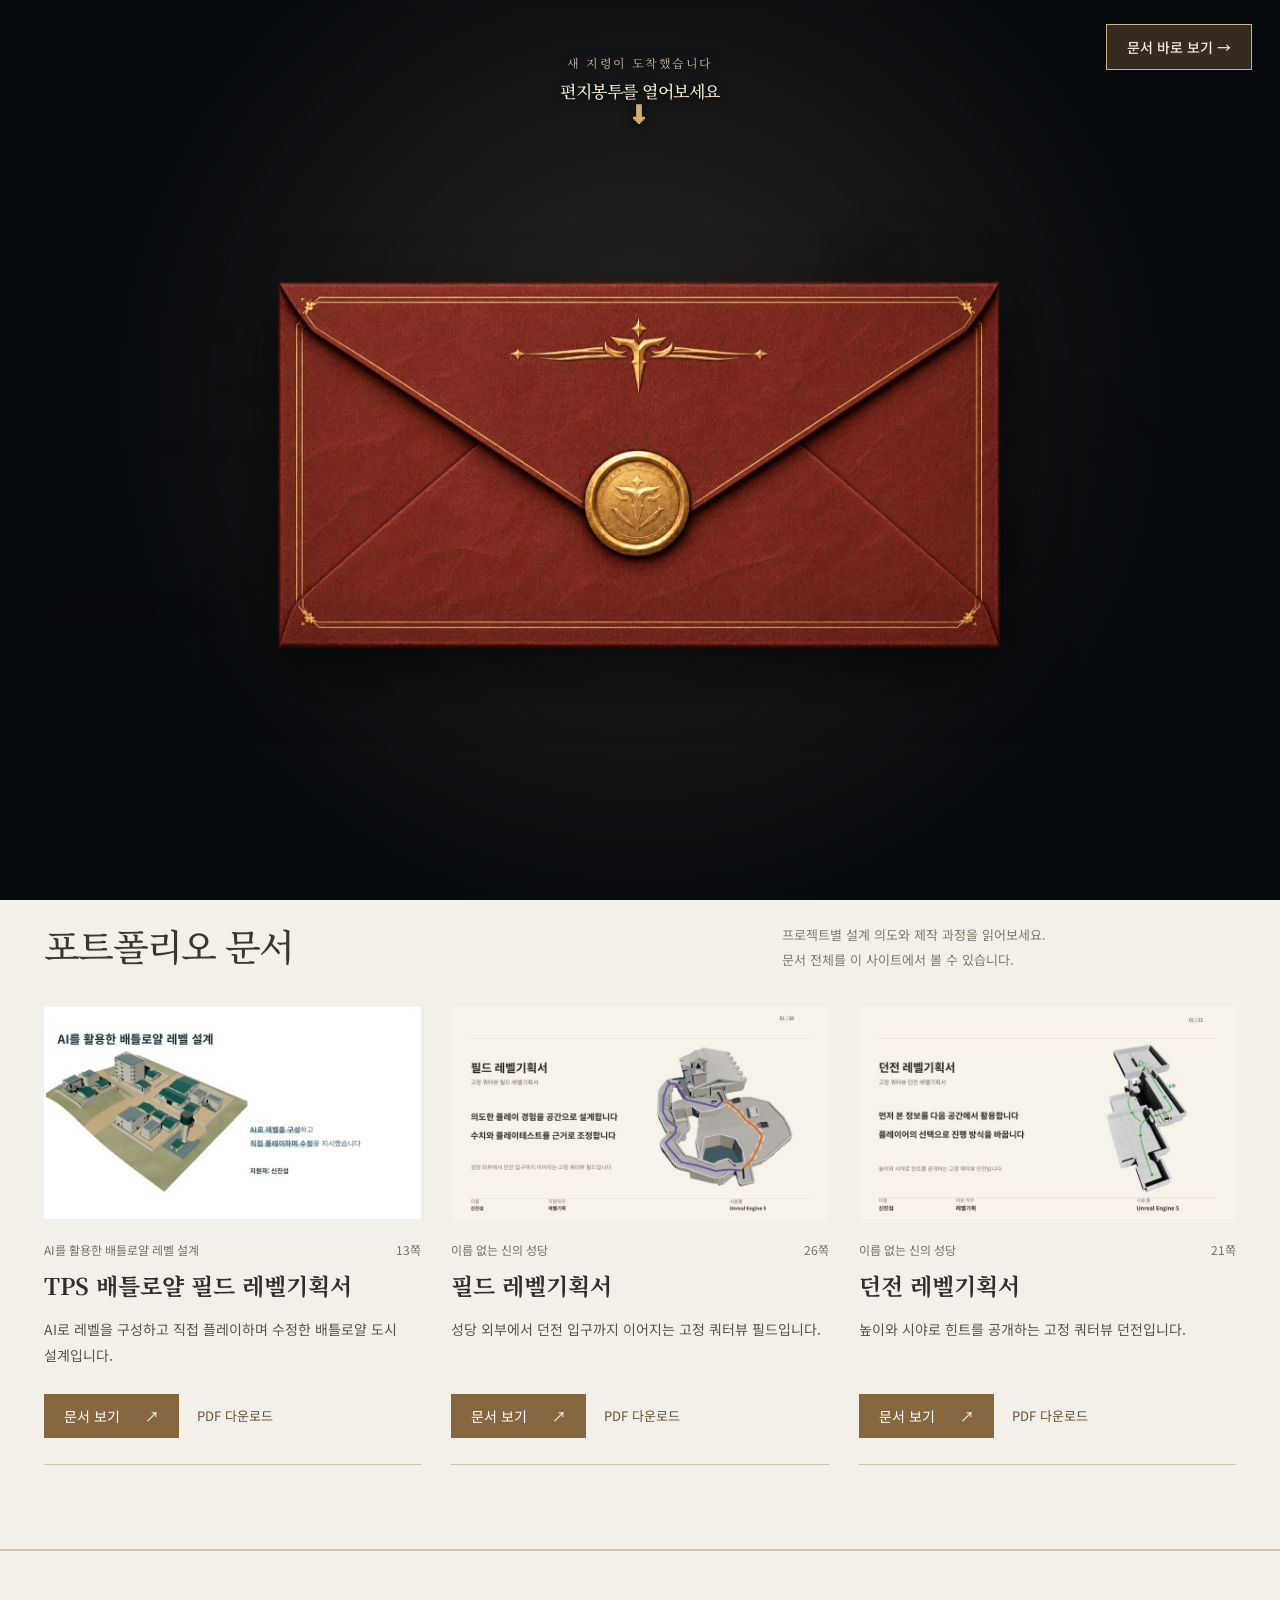
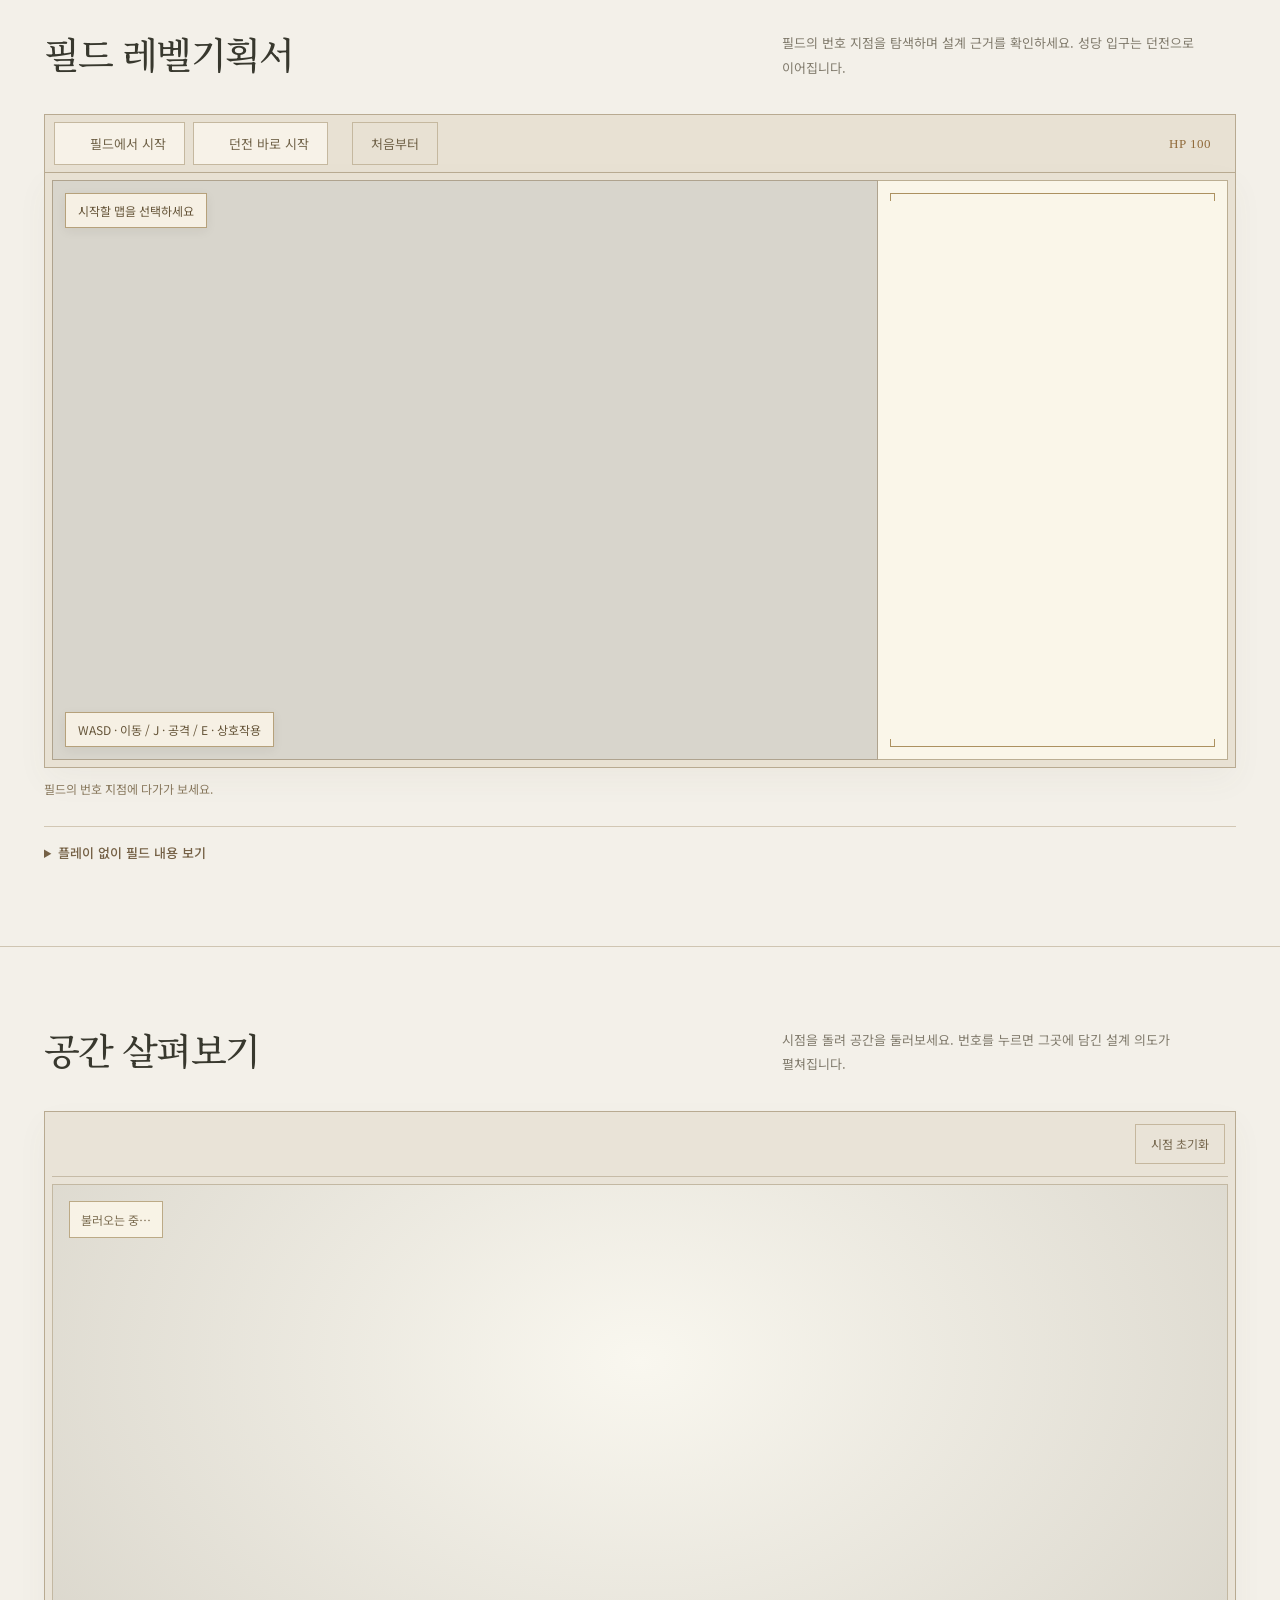
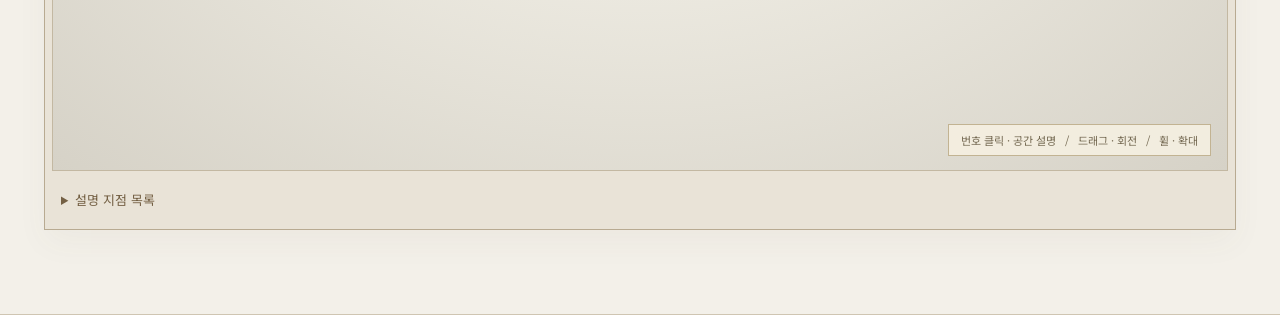
==== commit c65586ce: "Rename TPS portfolio display title and download filename" ====
--- a/index.html
+++ b/index.html
@@ -106,9 +106,9 @@
     </section>
 
 <section id="portfolio" class="section document-section"><div class="section-head"><div><p class="eyebrow">설계와 검수 기록</p><h2>포트폴리오 문서</h2></div><p class="section-desc">프로젝트별 설계 의도와 제작 과정을 읽어보세요.<br>문서 전체를 이 사이트에서 볼 수 있습니다.</p></div><div class="document-grid"><article class="document-card">
- <a class="document-cover" href="./lyra.html" aria-label="AI를 활용한 배틀로얄 레벨 설계 문서 보기"><img src="./assets/documents/lyra/cover.jpg" alt="AI를 활용한 배틀로얄 레벨 설계 표지" loading="lazy" width="800" height="450"></a>
- <p class="document-project">TPS SHOOTING Lyra <span>13쪽</span></p><h3>AI를 활용한 배틀로얄 레벨 설계</h3><p class="document-description">AI로 레벨을 구성하고 직접 플레이하며 수정한 배틀로얄 도시 설계입니다.</p>
- <div class="document-actions"><a class="document-button" href="./lyra.html">문서 보기 <span aria-hidden="true">↗</span></a><a class="document-download" href="./assets/documents/lyra/lyra.pdf" download="신진섭_lyra_포트폴리오.pdf">PDF 다운로드</a></div></article><article class="document-card">
+ <a class="document-cover" href="./lyra.html" aria-label="TPS 배틀로얄 필드 레벨기획서 문서 보기"><img src="./assets/documents/lyra/cover.jpg" alt="TPS 배틀로얄 필드 레벨기획서 표지" loading="lazy" width="800" height="450"></a>
+ <p class="document-project">AI를 활용한 배틀로얄 레벨 설계 <span>13쪽</span></p><h3>TPS 배틀로얄 필드 레벨기획서</h3><p class="document-description">AI로 레벨을 구성하고 직접 플레이하며 수정한 배틀로얄 도시 설계입니다.</p>
+ <div class="document-actions"><a class="document-button" href="./lyra.html">문서 보기 <span aria-hidden="true">↗</span></a><a class="document-download" href="./assets/documents/lyra/lyra.pdf" download="신진섭_TPS_배틀로얄_필드_레벨기획서.pdf">PDF 다운로드</a></div></article><article class="document-card">
  <a class="document-cover" href="./field.html" aria-label="필드 레벨기획서 문서 보기"><img src="./assets/documents/field/cover.jpg" alt="필드 레벨기획서 표지" loading="lazy" width="800" height="450"></a>
  <p class="document-project">이름 없는 신의 성당 <span>26쪽</span></p><h3>필드 레벨기획서</h3><p class="document-description">성당 외부에서 던전 입구까지 이어지는 고정 쿼터뷰 필드입니다.</p>
  <div class="document-actions"><a class="document-button" href="./field.html">문서 보기 <span aria-hidden="true">↗</span></a><a class="document-download" href="./assets/documents/field/field.pdf" download="신진섭_field_포트폴리오.pdf">PDF 다운로드</a></div></article><article class="document-card">
